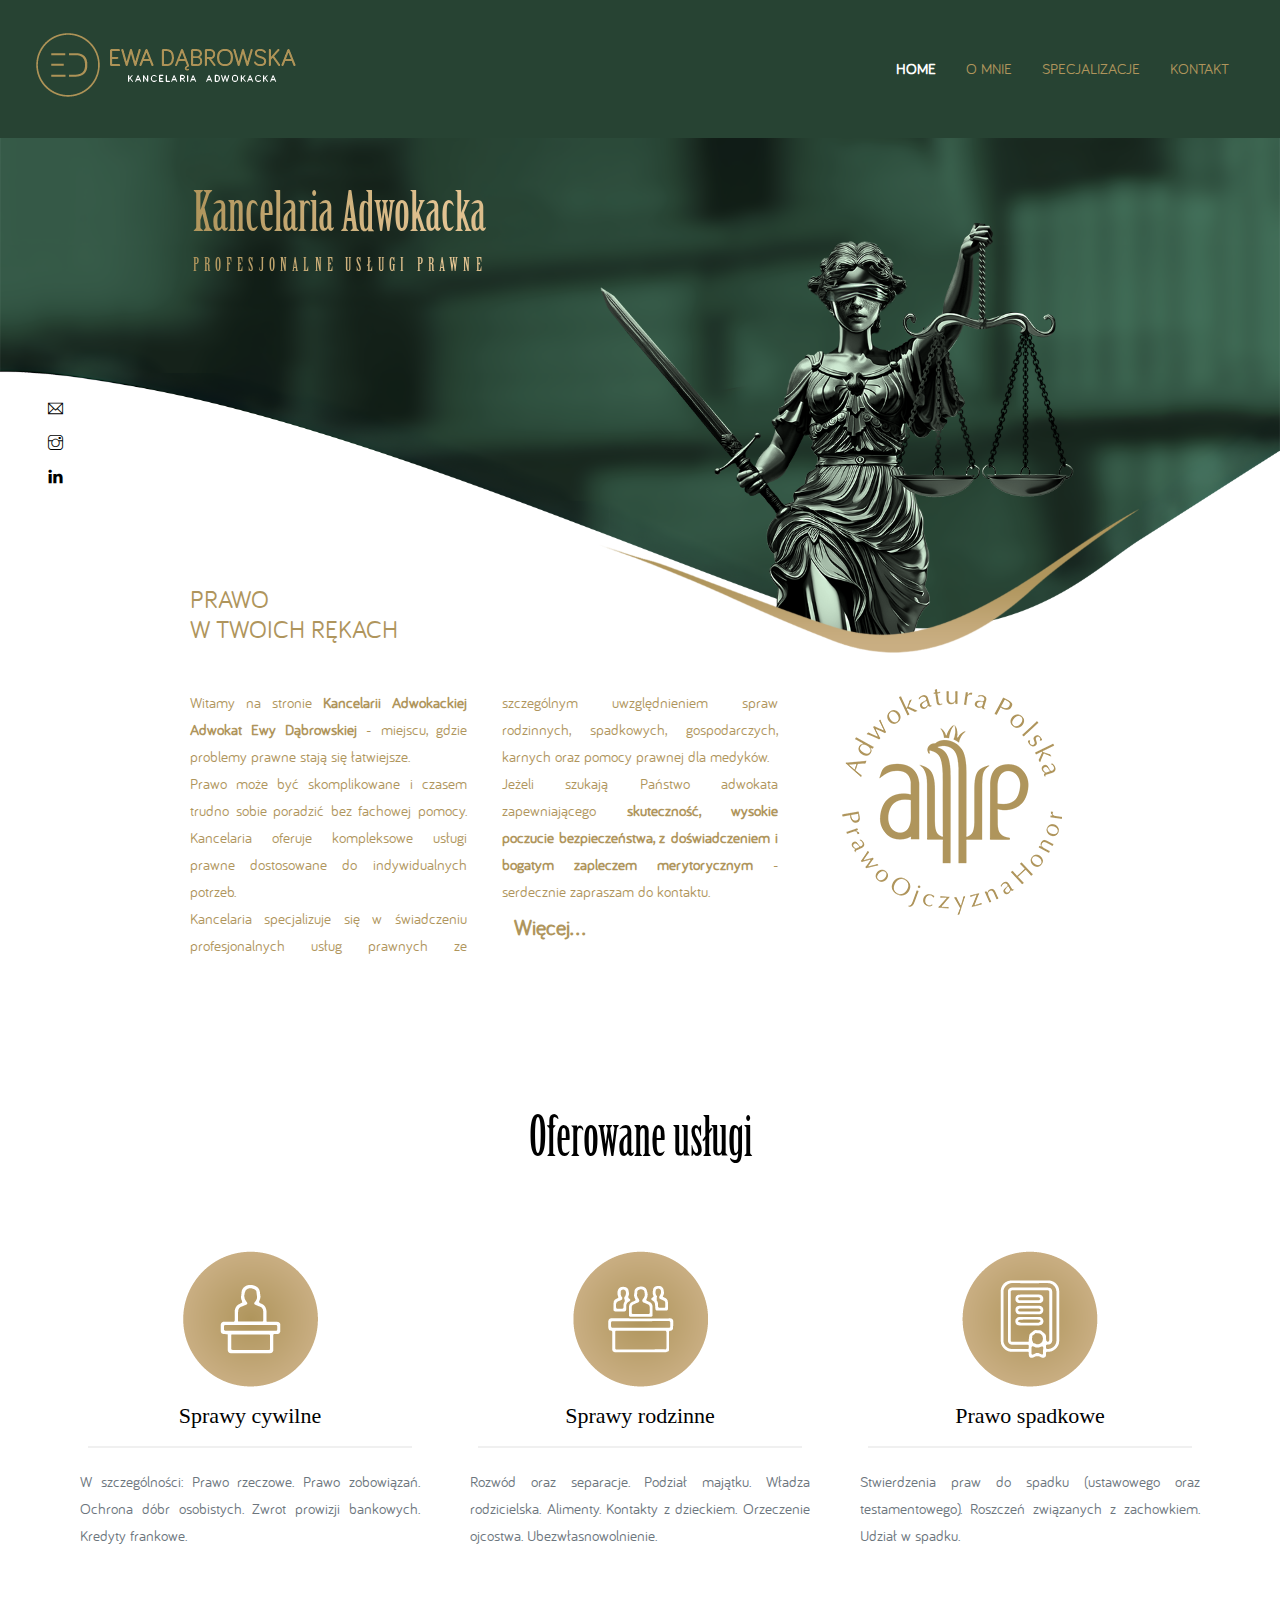
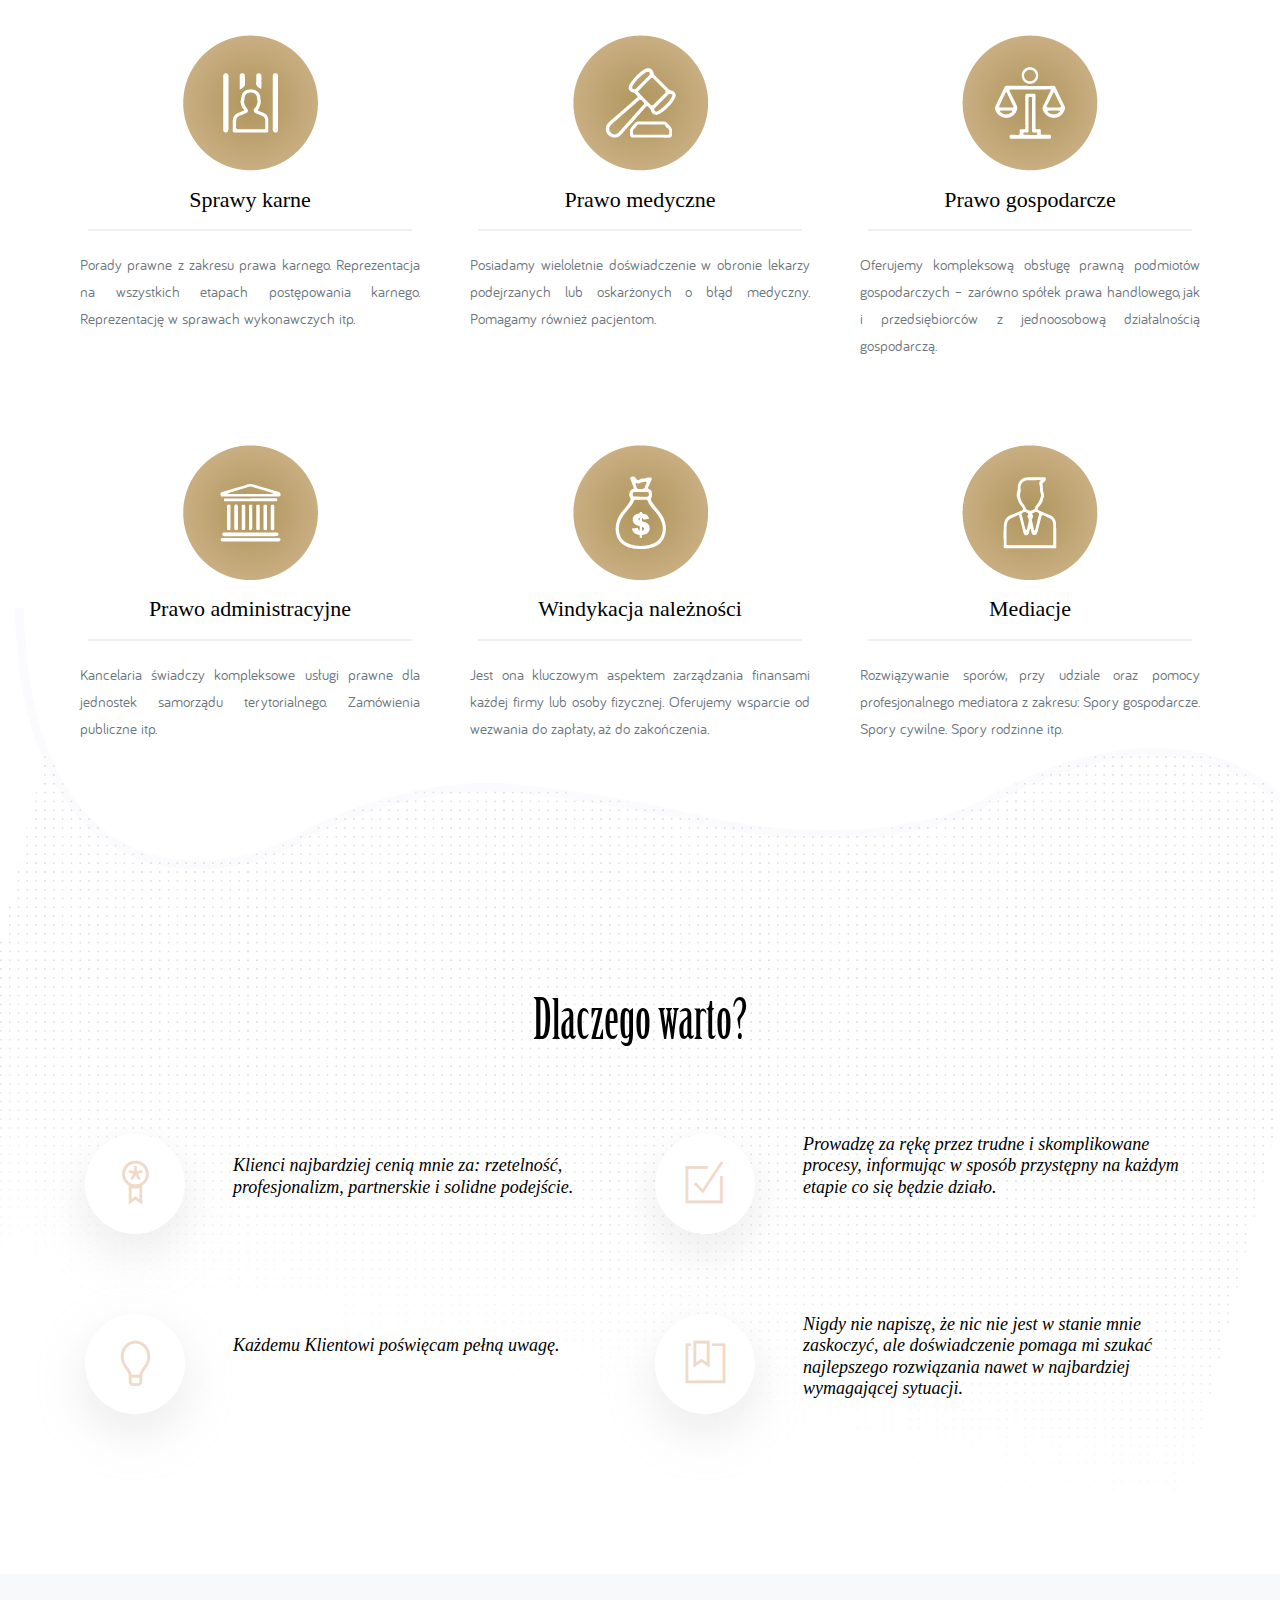
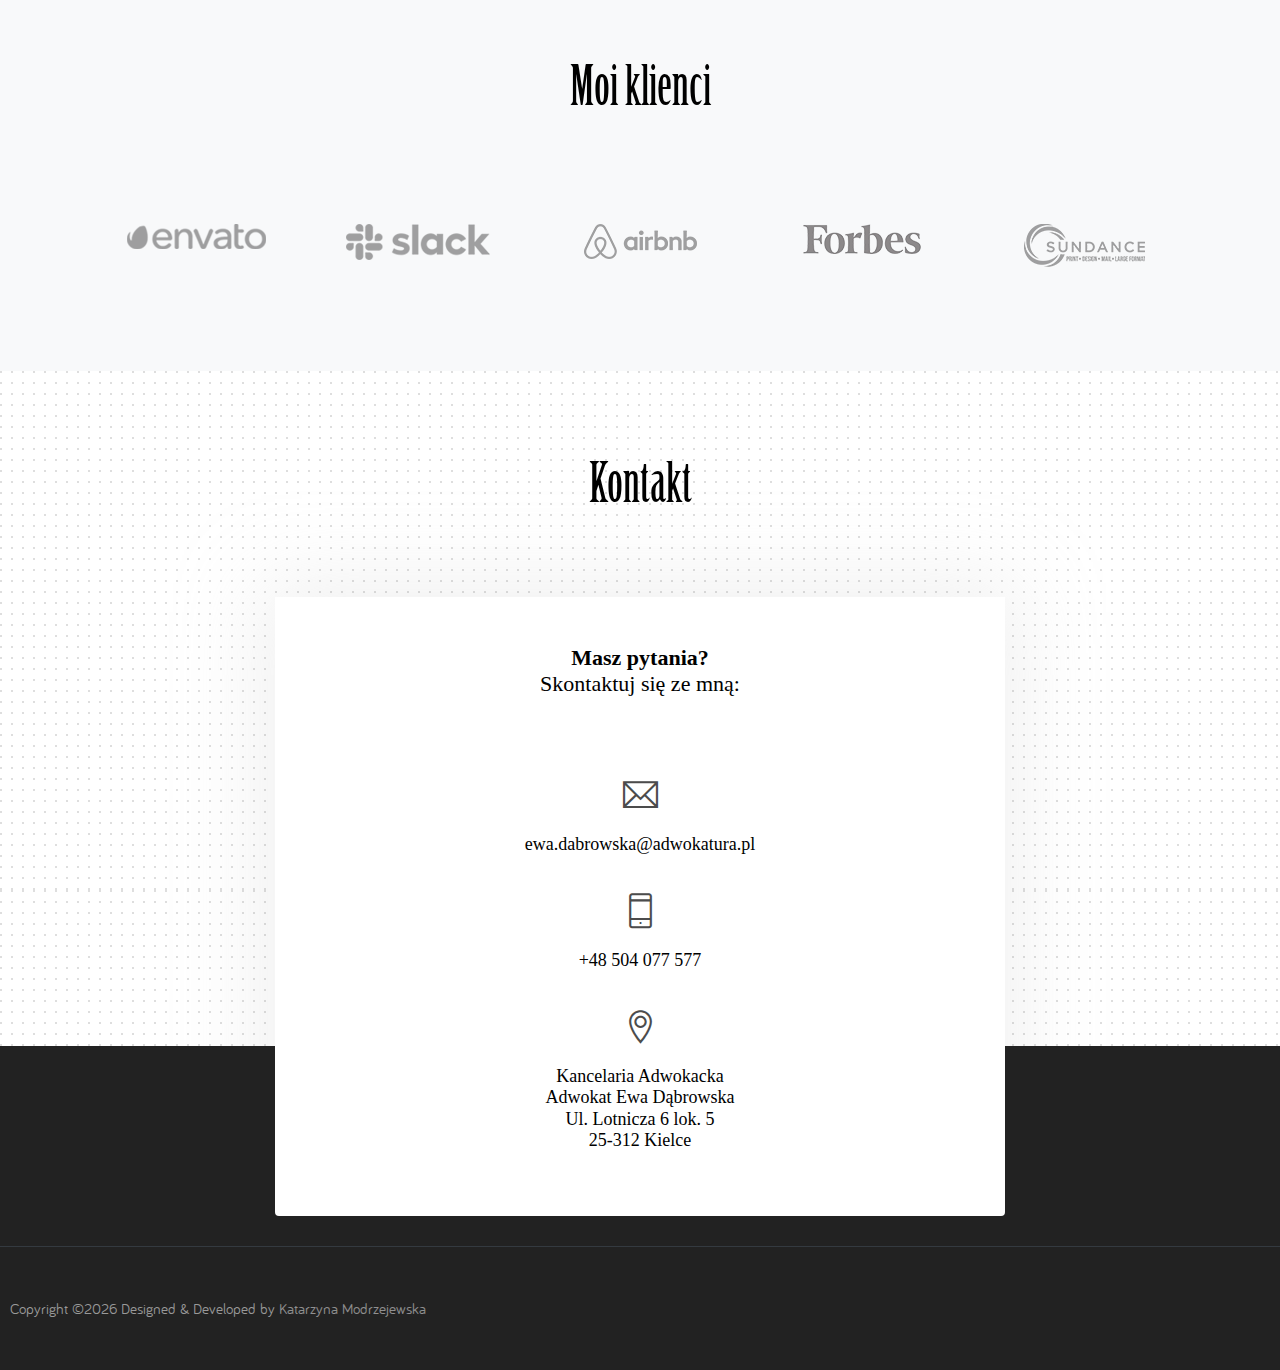
==== index.html @ da62f12a "opis" ====
<!DOCTYPE html>
<html lang="en">
<head>

  <!-- Basic Page Needs
  ================================================== -->
  <meta charset="utf-8">
  <title>Kancelaria Adwokacka Ewa Dąbrowska</title>

  <!-- Mobile Specific Metas
  ================================================== -->
  <meta http-equiv="X-UA-Compatible" content="IE=edge">
  <meta name="description" content="Creative Portfolio Template">
  <meta name="viewport" content="width=device-width, initial-scale=1.0, maximum-scale=5.0">
  <meta name="author" content="Themefisher">
  <meta name="generator" content="Themefisher Kross Template v1.0">
  <!-- Favicon -->
  <link rel="shortcut icon" type="image/x-icon" href="images/favicon.png" />
  
  <!-- ** Plugins Needed for the Project ** -->
  <!-- Bootstrap -->
  <link rel="stylesheet" href="plugins/bootstrap/bootstrap.min.css">
  <!-- slick slider -->
  <link rel="stylesheet" href="plugins/slick/slick.css">
  <!-- themefy-icon -->
  <link rel="stylesheet" href="plugins/themify-icons/themify-icons.css">

  <!-- Main Stylesheet -->
  <link href="css/style.css" rel="stylesheet">


</head>
<body>
  

<header class="navigation fixed-top">
  <nav class="navbar navbar-expand-lg navbar-dark">
    <a class="navbar-brand font-tertiary h3" href="index.html"><img src="images/logo.png" alt="Myself"></a>
    <button class="navbar-toggler" type="button" data-toggle="collapse" data-target="#navigation"
      aria-controls="navigation" aria-expanded="false" aria-label="Toggle navigation">
      <span class="navbar-toggler-icon"></span>
    </button>

    <div class="collapse navbar-collapse text-center" id="navigation">
      <ul class="navbar-nav ml-auto">
        <li class="nav-item active">
          <a class="nav-link" href="index.html">Home</a>
        </li>
        <li class="nav-item">
          <a class="nav-link" href="about.html">O mnie</a>
        </li>
        <li class="nav-item">
          <a class="nav-link" href="uslugi.html">Specjalizacje</a>
        </li>
        <!-- <li class="nav-item">
          <a class="nav-link" href="portfolio.html">Portfolio</a>
        </li> -->
        <li class="nav-item">
          <a class="nav-link" href="contact.html">Kontakt</a>
        </li>
      </ul>
    </div>
  </nav>
</header>

<!-- hero area -->
<section class="hero-area bg-primary" id="parallax">
  <div class="container">
    <div class="row">
      <div class="col-lg-11 mx-auto naglowek">
        <h1 class="text-white font-tertiary">Kancelaria Adwokacka </h1>
        <h3 class="text-white font-tertiary">PROFESJONALNE USŁUGI PRAWNE<br></h3>
      </div>
    </div>
  </div>
  
  <div class="layer-bg w-100">
    <img class="img-fluid edu-bg-image w-100" src="images/baner_lady.png" alt="bg-image">
    <!-- <img class="img-fluid w-100" src="images/illustrations/leaf-bg.png" alt="bg-shape"> -->
  </div>
  <!-- <div class="layer" id="l2">
    <img src="images/lady.png" alt="bg-shape">
  </div> -->
  <div class="layer" id="l3">
    <img src="images/illustrations/temida.png" alt="bg-shape">
  </div>
  <!-- <div class="layer" id="l3">
    <img src="images/illustrations/leaf-orange.png" alt="bg-shape">
  </div>
  <div class="layer" id="l4">
    <img src="images/illustrations/dots-orange.png" alt="bg-shape">
  </div>
  <div class="layer" id="l5">
    <img src="images/illustrations/leaf-yellow.png" alt="bg-shape">
  </div>
  <div class="layer" id="l6">
    <img src="images/illustrations/leaf-cyan.png" alt="bg-shape">
  </div>
  <div class="layer" id="l7">
    <img src="images/illustrations/dots-group-orange.png" alt="bg-shape">
  </div>
  <div class="layer" id="l8">
    <img src="images/illustrations/leaf-pink-round.png" alt="bg-shape">
  </div>
  <div class="layer" id="l9">
    <img src="images/illustrations/leaf-cyan-2.png" alt="bg-shape">
  </div> -->
  <!-- social icon -->
  <ul class="list-unstyled ml-5 mt-3 position-relative zindex-1 socialitems">
    <li class="mb-3"><a class="" href="mailto: ewa.dabrowska@adwokatura.pl"><i class="ti-email"></i></a></li>
    <li class="mb-3"><a class="" href="https://www.instagram.com/"><i class="ti-instagram"></i></a></li>
    <li class="mb-3"><a class="" href="https://www.linkedin.com/"><i class="ti-linkedin"></i></a></li>
    <!-- <li class="mb-3"><a class="text-white" href="https://themefisher.com/"><i class="ti-twitter"></i></a></li> -->
  </ul>
  <!-- /social icon -->

  <!-- <img class="img-fluid edu-bg-image w-100" src="images/baner_lady.png" alt="bg-image"> -->

  <div class="container">
     <div class="row">
       <!-- <h7 class="col-lg-10 mx-auto">Potrzebujesz eksperta <br>w pomocy prawnej? </h7> -->
       <h7 class="col-lg-10 mx-auto">Prawo<br>w Twoich rękach </h7>
       <div class="col-lg-10 mx-auto text-center text-style">
       
         <p class="paragraph">  Witamy na stronie <b>Kancelarii Adwokackiej Adwokat Ewy Dąbrowskiej</b> - miejscu, gdzie problemy prawne stają się łatwiejsze. <br>
          Prawo może być skomplikowane i czasem trudno sobie poradzić bez fachowej pomocy. Kancelaria oferuje kompleksowe usługi prawne dostosowane do indywidualnych potrzeb. <br>
          Kancelaria specjalizuje się w świadczeniu profesjonalnych usług prawnych ze szczególnym uwzględnieniem spraw rodzinnych, spadkowych, gospodarczych, karnych oraz pomocy prawnej dla medyków. <br>
          Jeżeli szukają Państwo adwokata zapewniającego <b>skuteczność, wysokie poczucie bezpieczeństwa, z doświadczeniem i bogatym zapleczem merytorycznym</b> - serdecznie zapraszam do kontaktu.<br>
          
          <a href="about.html" class="btn btn-transparent">więcej...</a>
           </p>
           
        
           <img src="images/Adwokatura_Polska_logo.png" alt="" class="mx-auto">
         
       </div>
     </div>
   </div>
 </section>
<!-- /hero area -->


<!-- uslugi -->
<section class="section">
  <div class="container">
    <div class="row justify-content-around">
      <div class="col-lg-12 text-center">
        <h2 class="section-title font-tertiary-second"><br> Oferowane usługi</h2>
      </div>

<div class="row text-center">
          <div class="usluga col-md-4">
            <img src="images/experience/55.png" alt="icon">
              <h4 class="my-3">Sprawy cywilne</h4>
              <div class="line-dec"></div>
              <p class="text-muted">W szczególności: Prawo rzeczowe. Prawo zobowiązań. Ochrona dóbr osobistych. Zwrot prowizji bankowych. Kredyty frankowe.</p>
              <!-- <a href="sprawy_cywilne.html" class="btn btn-xs btn-primary">Więcej...</a> -->
          </div>
          <div class="usluga col-md-4">
            <img src="images/experience/56.png" alt="icon">
              <h4 class="my-3">Sprawy rodzinne</h4>
              <div class="line-dec"></div>
              <p class="text-muted">Rozwód oraz separacje. Podział majątku. Władza rodzicielska. Alimenty. Kontakty z dzieckiem. Orzeczenie ojcostwa. Ubezwłasnowolnienie.</p>
              <!-- <a href="sprawy_rodzinne.html" class="btn btn-xs btn-primary">Więcej...</a> -->
          </div>
          <div class="usluga col-md-4">
            <img src="images/experience/57.png" alt="icon">
              <h4 class="my-3">Prawo spadkowe</h4>
              <div class="line-dec"></div>
              <p class="text-muted">Stwierdzenia praw do spadku (ustawowego oraz testamentowego). Roszczeń związanych z zachowkiem. Udział w spadku.</p>
              <!-- <a href="prawo_spadkowe.html" class="btn btn-xs btn-primary">Więcej...</a> -->
          </div>
          <div class="usluga col-md-4">
            <img src="images/experience/58.png" alt="icon">
              <h4 class="my-3">Sprawy karne</h4>
              <div class="line-dec"></div>
              <p class="text-muted">Porady prawne z zakresu prawa karnego. Reprezentacja na wszystkich etapach postępowania karnego. Reprezentację w sprawach wykonawczych itp.</p>
              <!-- <a href="sprawy_karne.html" class="btn btn-xs btn-primary">Więcej...</a> -->
          </div>
          <div class="usluga col-md-4">
            <img src="images/experience/59.png" alt="icon">
              <h4 class="my-3">Prawo medyczne</h4>
              <div class="line-dec"></div>
              <p class="text-muted">Posiadamy wieloletnie doświadczenie w obronie lekarzy podejrzanych lub oskarżonych o błąd medyczny. Pomagamy również pacjentom.</p>
              <!-- <a href="prawo_medyczne.html" class="btn btn-xs btn-primary">Więcej...</a> -->
          </div>
          <div class="usluga col-md-4">
            <img src="images/experience/60.png" alt="icon">
              <h4 class="my-3">Prawo gospodarcze</h4>
              <div class="line-dec"></div>
              <p class="text-muted">Oferujemy kompleksową obsługę prawną podmiotów gospodarczych – zarówno spółek prawa handlowego, jak i przedsiębiorców z jednoosobową działalnością gospodarczą.</p>
              <!-- <a href="prawo_gospodarcze.html" class="btn btn-xs btn-primary">Więcej...</a> -->
          </div>
          <div class="usluga col-md-4">
            <img src="images/experience/61.png" alt="icon">
              <h4 class="my-3">Prawo administracyjne</h4>
              <div class="line-dec"></div>
              <p class="text-muted">Kancelaria świadczy kompleksowe usługi prawne dla jednostek samorządu terytorialnego. Zamówienia publiczne itp.</p>
              <!-- <a href="prawo_administracyjne.html" class="btn btn-xs btn-primary">Więcej...</a> -->
          </div>
          <div class="usluga col-md-4">
            <img src="images/experience/62.png" alt="icon">
              <h4 class="my-3">Windykacja należności</h4>
              <div class="line-dec"></div>
              <p class="text-muted">Jest ona kluczowym aspektem zarządzania finansami każdej firmy lub osoby fizycznej. Oferujemy wsparcie od wezwania do zapłaty, aż do zakończenia.</p>
              <!-- <a href="windykacja_naleznosci.html" class="btn btn-xs btn-primary">Więcej...</a> -->
          </div>
          <div class="usluga col-md-4">
            <img src="images/experience/63.png" alt="icon">
              <h4 class="my-3">Mediacje</h4>
              <div class="line-dec"></div>
              <p class="text-muted">Rozwiązywanie sporów, przy udziale oraz pomocy profesjonalnego mediatora z zakresu: Spory gospodarcze. Spory cywilne. Spory rodzinne itp.</p>
              <!-- <a href="mediacje.html" class="btn btn-xs btn-primary">Więcej...</a> -->
          </div>
          <!-- <div class="col-lg-12 text-center">
            <a href="uslugi.html" class="btn btn-transparent">wIĘCEJ... <br><br></a>
          </div> -->
          </div>
          <!-- <a href="mediacje.html" class="btn btn-xs btn-primary d-flex justify-content-center">Więcej...</a> -->
   
  </div>
</section>
<!-- ./uslugi -->



<!-- education -->
<section class="section position-relative">
  <div class="container">
    <div class="row">
      <div class="col-lg-12 text-center">
        <h2 class="section-title font-tertiary-second">Dlaczego warto?</h2>
      </div>
      <div class="col-lg-6 col-md-6 mb-80">
        <div class="d-flex">
          <div class="mr-lg-5 mr-3">
            <i class="ti-medall icon icon-light icon-bg bg-white shadow rounded-circle d-block"></i>
          </div>
          <div>
            <!-- <p class="text-dark mb-1">2006</p> -->
            <h5><br><em>Klienci najbardziej cenią mnie za: rzetelność, profesjonalizm, partnerskie i solidne podejście.</em> </h5>
            <!-- <p class="mb-0 text-light">Masassusets Institute of Technology</p> -->
          </div>
        </div>
      </div>
      <div class="col-lg-6 col-md-6 mb-80">
        <div class="d-flex">
          <div class="mr-lg-5 mr-3">
            <i class="ti-check-box icon icon-light icon-bg bg-white shadow rounded-circle d-block"></i>
          </div>
          <div>
            <!-- <p class="text-dark mb-1">Prowadzę za rękę przez trudny i skomplikowane procesy, informując w sposób przystępny na każdym etapie co się będzie działo.</p> -->
            <h5><em>Prowadzę za rękę przez trudne i skomplikowane procesy, informując w sposób przystępny na każdym etapie co się będzie działo.</em></h5>
            <!-- <p class="mb-0 text-light">Harvard University</p> -->
          </div>
        </div>
      </div>
      <div class="col-lg-6 col-md-6 mb-80">
        <div class="d-flex">
          <div class="mr-lg-5 mr-3">
            <i class="ti-light-bulb icon icon-light icon-bg bg-white shadow rounded-circle d-block"></i>
          </div>
          <div>
            <!-- <p class="text-dark mb-1">Każdemu Klientowi poświęcam pełną uwagę.</p> -->
            <h5><br><em>Każdemu Klientowi poświęcam pełną uwagę.</em></h5>
            <!-- <p class="mb-0 text-light">Cardiff School</p> -->
          </div>
        </div>
      </div>
      <div class="col-lg-6 col-md-6 mb-80">
        <div class="d-flex">
          <div class="mr-lg-5 mr-3">
            <i class="ti-bookmark-alt icon icon-light icon-bg bg-white shadow rounded-circle d-block"></i>
          </div>
          <div>
            <!-- <p class="text-dark mb-1">Nigdy nie napiszę, że nic nie jest w stanie mnie zaskoczyć, ale doświadczenie pomaga mi szukać najlepszego rozwiązania nawet w najbardziej wymagającej sytuacji.</p> -->
            <h5><em>Nigdy nie napiszę, że nic nie jest w stanie mnie zaskoczyć, ale doświadczenie pomaga mi szukać najlepszego rozwiązania nawet w najbardziej wymagającej sytuacji.</em></h5>
            <!-- <p class="mb-0 text-light">Cardiff School</p> -->
          </div>
        </div>
      </div>
    </div>
  </div>
  <!-- bg image -->
  <img class="img-fluid edu-bg-image w-100" src="images/backgrounds/education-bg.png" alt="bg-image">
</section>
<!-- /education -->




<!-- client logo slider -->
<section class="section bg-light">
  <div class="container">
    <div class="row">
      <div class="col-12 text-center">
        <h2 class="section-title font-tertiary-second">Moi klienci</h2>
      </div>
    </div>
    <div class="row">
      <div class="col-12">
        <div class="client-logo-slider d-flex align-items-center">
          <a href="contact.html" class="text-center d-block outline-0 p-4"><img class="d-unset img-fluid"
              src="images/clients-logo/client-logo-1.png" alt="client-logo"></a>
          <a href="contact.html" class="text-center d-block outline-0 p-4"><img class="d-unset img-fluid"
              src="images/clients-logo/client-logo-2.png" alt="client-logo"></a>
          <a href="contact.html" class="text-center d-block outline-0 p-4"><img class="d-unset img-fluid"
              src="images/clients-logo/client-logo-3.png" alt="client-logo"></a>
          <a href="contact.html" class="text-center d-block outline-0 p-4"><img class="d-unset img-fluid"
              src="images/clients-logo/client-logo-4.png" alt="client-logo"></a>
          <a href="contact.html" class="text-center d-block outline-0 p-4"><img class="d-unset img-fluid"
              src="images/clients-logo/client-logo-5.png" alt="client-logo"></a>
          <a href="contact.html" class="text-center d-block outline-0 p-4"><img class="d-unset img-fluid"
              src="images/clients-logo/client-logo-1.png" alt="client-logo"></a>
          <a href="contact.html" class="text-center d-block outline-0 p-4"><img class="d-unset img-fluid"
              src="images/clients-logo/client-logo-2.png" alt="client-logo"></a>
          <a href="contact.html" class="text-center d-block outline-0 p-4"><img class="d-unset img-fluid"
              src="images/clients-logo/client-logo-3.png" alt="client-logo"></a>
          <a href="contact.html" class="text-center d-block outline-0 p-4"><img class="d-unset img-fluid"
              src="images/clients-logo/client-logo-4.png" alt="client-logo"></a>
          <a href="contact.html" class="text-center d-block outline-0 p-4"><img class="d-unset img-fluid"
              src="images/clients-logo/client-logo-5.png" alt="client-logo"></a>
        </div>
      </div>
    </div>
  </div>
</section>
<!-- /client logo slider -->

<!-- contact -->
<section class="section section-on-footer" data-background="images/backgrounds/bg-dots.png">
  <div class="container">
    <div class="row">
      <div class="col-12 text-center">
        <h2 class="section-title font-tertiary-second">Kontakt</h2>
      </div>
      <div class="col-lg-8 mx-auto">
        <div class="bg-white rounded text-center p-5 shadow-down">
          <h4 class="mb-80"><strong>Masz pytania?</strong> <br> Skontaktuj się ze mną:</h4>
          <form action="#" class="row">
            <div class="col-md-12 text-center ti-email h2 d-inline-block">
              <h5> <br> ewa.dabrowska@adwokatura.pl <br><br></h5>
            </div>
            <div class="col-md-12 text-center ti-mobile h2 d-inline-block">
              <h5> <br> +48 504 077 577 <br><br></h5>
            </div>
            <div class="col-md-12 text-center ti-location-pin h2 d-inline-block">
              <h5> <br> Kancelaria Adwokacka <br> Adwokat Ewa Dąbrowska
               <br> Ul. Lotnicza 6 lok. 5 
               <br> 25-312 Kielce</h5>
            </div>
            <!-- <div class="col-md-6">
              <input type="email" id="email" name="email" placeholder="Email Address" class="form-control px-0 mb-4" required>
            </div>
            <div class="col-12">
              <textarea name="message" id="message" class="form-control px-0 mb-4"
                placeholder="Type Message Here" required></textarea>
            </div>
            <div class="col-lg-6 col-10 mx-auto">
              <button class="btn btn-primary w-100">send</button>
            </div> -->
          </form>
        </div>
      </div>
    </div>
  </div>
</section>
<!-- /contact -->

<!-- footer -->
<footer class="bg-dark footer-section">
  <!-- <div class="section">
    <div class="container">
      <div class="row">
        <div class="col-md-4">
          <h5 class="text-light">Email</h5>
          <p class="text-white paragraph-lg font-secondary">steve.fruits@email.com</p>
        </div>
        <div class="col-md-4">
          <h5 class="text-light">Phone</h5>
          <p class="text-white paragraph-lg font-secondary">+880 2544 658 256</p>
        </div>
        <div class="col-md-4">
          <h5 class="text-light">Address</h5>
          <p class="text-white paragraph-lg font-secondary">125/A, CA Commercial Area, California, USA</p>
        </div>
      </div>
    </div> -->
  </div>
  <div class="border-top text-center border-dark py-5">
    <p class="mb-0 text-light">Copyright &copy;<script>
        var CurrentYear = new Date().getFullYear()
        document.write(CurrentYear)
      </script> Designed &amp; Developed by <a class="text-white-50" href="Themefisher">Katarzyna Modrzejewska</a></p>
  </div>
</footer>
<!-- /footer -->

<!-- jQuery -->
<script src="plugins/jQuery/jquery.min.js"></script>
<!-- Bootstrap JS -->
<script src="plugins/bootstrap/bootstrap.min.js"></script>
<!-- slick slider -->
<script src="plugins/slick/slick.min.js"></script>
<!-- filter -->
<script src="plugins/shuffle/shuffle.min.js"></script>

<!-- Main Script -->
<script src="js/script.js"></script>

</body>
</html>
---- plugins/themify-icons/themify-icons.css ----
@font-face{font-family:themify;src:url(fonts/themify.eot?-fvbane);src:url(fonts/themify.eot?#iefix-fvbane) format('embedded-opentype'),url(fonts/themify.woff?-fvbane) format('woff'),url(fonts/themify.ttf?-fvbane) format('truetype'),url(fonts/themify.svg?-fvbane#themify) format('svg');font-weight:400;font-style:normal}[class*=" ti-"],[class^=ti-]{font-family:themify;speak:none;font-style:normal;font-weight:400;font-variant:normal;text-transform:none;line-height:1;-webkit-font-smoothing:antialiased;-moz-osx-font-smoothing:grayscale}.ti-wand:before{content:"\e600"}.ti-volume:before{content:"\e601"}.ti-user:before{content:"\e602"}.ti-unlock:before{content:"\e603"}.ti-unlink:before{content:"\e604"}.ti-trash:before{content:"\e605"}.ti-thought:before{content:"\e606"}.ti-target:before{content:"\e607"}.ti-tag:before{content:"\e608"}.ti-tablet:before{content:"\e609"}.ti-star:before{content:"\e60a"}.ti-spray:before{content:"\e60b"}.ti-signal:before{content:"\e60c"}.ti-shopping-cart:before{content:"\e60d"}.ti-shopping-cart-full:before{content:"\e60e"}.ti-settings:before{content:"\e60f"}.ti-search:before{content:"\e610"}.ti-zoom-in:before{content:"\e611"}.ti-zoom-out:before{content:"\e612"}.ti-cut:before{content:"\e613"}.ti-ruler:before{content:"\e614"}.ti-ruler-pencil:before{content:"\e615"}.ti-ruler-alt:before{content:"\e616"}.ti-bookmark:before{content:"\e617"}.ti-bookmark-alt:before{content:"\e618"}.ti-reload:before{content:"\e619"}.ti-plus:before{content:"\e61a"}.ti-pin:before{content:"\e61b"}.ti-pencil:before{content:"\e61c"}.ti-pencil-alt:before{content:"\e61d"}.ti-paint-roller:before{content:"\e61e"}.ti-paint-bucket:before{content:"\e61f"}.ti-na:before{content:"\e620"}.ti-mobile:before{content:"\e621"}.ti-minus:before{content:"\e622"}.ti-medall:before{content:"\e623"}.ti-medall-alt:before{content:"\e624"}.ti-marker:before{content:"\e625"}.ti-marker-alt:before{content:"\e626"}.ti-arrow-up:before{content:"\e627"}.ti-arrow-right:before{content:"\e628"}.ti-arrow-left:before{content:"\e629"}.ti-arrow-down:before{content:"\e62a"}.ti-lock:before{content:"\e62b"}.ti-location-arrow:before{content:"\e62c"}.ti-link:before{content:"\e62d"}.ti-layout:before{content:"\e62e"}.ti-layers:before{content:"\e62f"}.ti-layers-alt:before{content:"\e630"}.ti-key:before{content:"\e631"}.ti-import:before{content:"\e632"}.ti-image:before{content:"\e633"}.ti-heart:before{content:"\e634"}.ti-heart-broken:before{content:"\e635"}.ti-hand-stop:before{content:"\e636"}.ti-hand-open:before{content:"\e637"}.ti-hand-drag:before{content:"\e638"}.ti-folder:before{content:"\e639"}.ti-flag:before{content:"\e63a"}.ti-flag-alt:before{content:"\e63b"}.ti-flag-alt-2:before{content:"\e63c"}.ti-eye:before{content:"\e63d"}.ti-export:before{content:"\e63e"}.ti-exchange-vertical:before{content:"\e63f"}.ti-desktop:before{content:"\e640"}.ti-cup:before{content:"\e641"}.ti-crown:before{content:"\e642"}.ti-comments:before{content:"\e643"}.ti-comment:before{content:"\e644"}.ti-comment-alt:before{content:"\e645"}.ti-close:before{content:"\e646"}.ti-clip:before{content:"\e647"}.ti-angle-up:before{content:"\e648"}.ti-angle-right:before{content:"\e649"}.ti-angle-left:before{content:"\e64a"}.ti-angle-down:before{content:"\e64b"}.ti-check:before{content:"\e64c"}.ti-check-box:before{content:"\e64d"}.ti-camera:before{content:"\e64e"}.ti-announcement:before{content:"\e64f"}.ti-brush:before{content:"\e650"}.ti-briefcase:before{content:"\e651"}.ti-bolt:before{content:"\e652"}.ti-bolt-alt:before{content:"\e653"}.ti-blackboard:before{content:"\e654"}.ti-bag:before{content:"\e655"}.ti-move:before{content:"\e656"}.ti-arrows-vertical:before{content:"\e657"}.ti-arrows-horizontal:before{content:"\e658"}.ti-fullscreen:before{content:"\e659"}.ti-arrow-top-right:before{content:"\e65a"}.ti-arrow-top-left:before{content:"\e65b"}.ti-arrow-circle-up:before{content:"\e65c"}.ti-arrow-circle-right:before{content:"\e65d"}.ti-arrow-circle-left:before{content:"\e65e"}.ti-arrow-circle-down:before{content:"\e65f"}.ti-angle-double-up:before{content:"\e660"}.ti-angle-double-right:before{content:"\e661"}.ti-angle-double-left:before{content:"\e662"}.ti-angle-double-down:before{content:"\e663"}.ti-zip:before{content:"\e664"}.ti-world:before{content:"\e665"}.ti-wheelchair:before{content:"\e666"}.ti-view-list:before{content:"\e667"}.ti-view-list-alt:before{content:"\e668"}.ti-view-grid:before{content:"\e669"}.ti-uppercase:before{content:"\e66a"}.ti-upload:before{content:"\e66b"}.ti-underline:before{content:"\e66c"}.ti-truck:before{content:"\e66d"}.ti-timer:before{content:"\e66e"}.ti-ticket:before{content:"\e66f"}.ti-thumb-up:before{content:"\e670"}.ti-thumb-down:before{content:"\e671"}.ti-text:before{content:"\e672"}.ti-stats-up:before{content:"\e673"}.ti-stats-down:before{content:"\e674"}.ti-split-v:before{content:"\e675"}.ti-split-h:before{content:"\e676"}.ti-smallcap:before{content:"\e677"}.ti-shine:before{content:"\e678"}.ti-shift-right:before{content:"\e679"}.ti-shift-left:before{content:"\e67a"}.ti-shield:before{content:"\e67b"}.ti-notepad:before{content:"\e67c"}.ti-server:before{content:"\e67d"}.ti-quote-right:before{content:"\e67e"}.ti-quote-left:before{content:"\e67f"}.ti-pulse:before{content:"\e680"}.ti-printer:before{content:"\e681"}.ti-power-off:before{content:"\e682"}.ti-plug:before{content:"\e683"}.ti-pie-chart:before{content:"\e684"}.ti-paragraph:before{content:"\e685"}.ti-panel:before{content:"\e686"}.ti-package:before{content:"\e687"}.ti-music:before{content:"\e688"}.ti-music-alt:before{content:"\e689"}.ti-mouse:before{content:"\e68a"}.ti-mouse-alt:before{content:"\e68b"}.ti-money:before{content:"\e68c"}.ti-microphone:before{content:"\e68d"}.ti-menu:before{content:"\e68e"}.ti-menu-alt:before{content:"\e68f"}.ti-map:before{content:"\e690"}.ti-map-alt:before{content:"\e691"}.ti-loop:before{content:"\e692"}.ti-location-pin:before{content:"\e693"}.ti-list:before{content:"\e694"}.ti-light-bulb:before{content:"\e695"}.ti-Italic:before{content:"\e696"}.ti-info:before{content:"\e697"}.ti-infinite:before{content:"\e698"}.ti-id-badge:before{content:"\e699"}.ti-hummer:before{content:"\e69a"}.ti-home:before{content:"\e69b"}.ti-help:before{content:"\e69c"}.ti-headphone:before{content:"\e69d"}.ti-harddrives:before{content:"\e69e"}.ti-harddrive:before{content:"\e69f"}.ti-gift:before{content:"\e6a0"}.ti-game:before{content:"\e6a1"}.ti-filter:before{content:"\e6a2"}.ti-files:before{content:"\e6a3"}.ti-file:before{content:"\e6a4"}.ti-eraser:before{content:"\e6a5"}.ti-envelope:before{content:"\e6a6"}.ti-download:before{content:"\e6a7"}.ti-direction:before{content:"\e6a8"}.ti-direction-alt:before{content:"\e6a9"}.ti-dashboard:before{content:"\e6aa"}.ti-control-stop:before{content:"\e6ab"}.ti-control-shuffle:before{content:"\e6ac"}.ti-control-play:before{content:"\e6ad"}.ti-control-pause:before{content:"\e6ae"}.ti-control-forward:before{content:"\e6af"}.ti-control-backward:before{content:"\e6b0"}.ti-cloud:before{content:"\e6b1"}.ti-cloud-up:before{content:"\e6b2"}.ti-cloud-down:before{content:"\e6b3"}.ti-clipboard:before{content:"\e6b4"}.ti-car:before{content:"\e6b5"}.ti-calendar:before{content:"\e6b6"}.ti-book:before{content:"\e6b7"}.ti-bell:before{content:"\e6b8"}.ti-basketball:before{content:"\e6b9"}.ti-bar-chart:before{content:"\e6ba"}.ti-bar-chart-alt:before{content:"\e6bb"}.ti-back-right:before{content:"\e6bc"}.ti-back-left:before{content:"\e6bd"}.ti-arrows-corner:before{content:"\e6be"}.ti-archive:before{content:"\e6bf"}.ti-anchor:before{content:"\e6c0"}.ti-align-right:before{content:"\e6c1"}.ti-align-left:before{content:"\e6c2"}.ti-align-justify:before{content:"\e6c3"}.ti-align-center:before{content:"\e6c4"}.ti-alert:before{content:"\e6c5"}.ti-alarm-clock:before{content:"\e6c6"}.ti-agenda:before{content:"\e6c7"}.ti-write:before{content:"\e6c8"}.ti-window:before{content:"\e6c9"}.ti-widgetized:before{content:"\e6ca"}.ti-widget:before{content:"\e6cb"}.ti-widget-alt:before{content:"\e6cc"}.ti-wallet:before{content:"\e6cd"}.ti-video-clapper:before{content:"\e6ce"}.ti-video-camera:before{content:"\e6cf"}.ti-vector:before{content:"\e6d0"}.ti-themify-logo:before{content:"\e6d1"}.ti-themify-favicon:before{content:"\e6d2"}.ti-themify-favicon-alt:before{content:"\e6d3"}.ti-support:before{content:"\e6d4"}.ti-stamp:before{content:"\e6d5"}.ti-split-v-alt:before{content:"\e6d6"}.ti-slice:before{content:"\e6d7"}.ti-shortcode:before{content:"\e6d8"}.ti-shift-right-alt:before{content:"\e6d9"}.ti-shift-left-alt:before{content:"\e6da"}.ti-ruler-alt-2:before{content:"\e6db"}.ti-receipt:before{content:"\e6dc"}.ti-pin2:before{content:"\e6dd"}.ti-pin-alt:before{content:"\e6de"}.ti-pencil-alt2:before{content:"\e6df"}.ti-palette:before{content:"\e6e0"}.ti-more:before{content:"\e6e1"}.ti-more-alt:before{content:"\e6e2"}.ti-microphone-alt:before{content:"\e6e3"}.ti-magnet:before{content:"\e6e4"}.ti-line-double:before{content:"\e6e5"}.ti-line-dotted:before{content:"\e6e6"}.ti-line-dashed:before{content:"\e6e7"}.ti-layout-width-full:before{content:"\e6e8"}.ti-layout-width-default:before{content:"\e6e9"}.ti-layout-width-default-alt:before{content:"\e6ea"}.ti-layout-tab:before{content:"\e6eb"}.ti-layout-tab-window:before{content:"\e6ec"}.ti-layout-tab-v:before{content:"\e6ed"}.ti-layout-tab-min:before{content:"\e6ee"}.ti-layout-slider:before{content:"\e6ef"}.ti-layout-slider-alt:before{content:"\e6f0"}.ti-layout-sidebar-right:before{content:"\e6f1"}.ti-layout-sidebar-none:before{content:"\e6f2"}.ti-layout-sidebar-left:before{content:"\e6f3"}.ti-layout-placeholder:before{content:"\e6f4"}.ti-layout-menu:before{content:"\e6f5"}.ti-layout-menu-v:before{content:"\e6f6"}.ti-layout-menu-separated:before{content:"\e6f7"}.ti-layout-menu-full:before{content:"\e6f8"}.ti-layout-media-right-alt:before{content:"\e6f9"}.ti-layout-media-right:before{content:"\e6fa"}.ti-layout-media-overlay:before{content:"\e6fb"}.ti-layout-media-overlay-alt:before{content:"\e6fc"}.ti-layout-media-overlay-alt-2:before{content:"\e6fd"}.ti-layout-media-left-alt:before{content:"\e6fe"}.ti-layout-media-left:before{content:"\e6ff"}.ti-layout-media-center-alt:before{content:"\e700"}.ti-layout-media-center:before{content:"\e701"}.ti-layout-list-thumb:before{content:"\e702"}.ti-layout-list-thumb-alt:before{content:"\e703"}.ti-layout-list-post:before{content:"\e704"}.ti-layout-list-large-image:before{content:"\e705"}.ti-layout-line-solid:before{content:"\e706"}.ti-layout-grid4:before{content:"\e707"}.ti-layout-grid3:before{content:"\e708"}.ti-layout-grid2:before{content:"\e709"}.ti-layout-grid2-thumb:before{content:"\e70a"}.ti-layout-cta-right:before{content:"\e70b"}.ti-layout-cta-left:before{content:"\e70c"}.ti-layout-cta-center:before{content:"\e70d"}.ti-layout-cta-btn-right:before{content:"\e70e"}.ti-layout-cta-btn-left:before{content:"\e70f"}.ti-layout-column4:before{content:"\e710"}.ti-layout-column3:before{content:"\e711"}.ti-layout-column2:before{content:"\e712"}.ti-layout-accordion-separated:before{content:"\e713"}.ti-layout-accordion-merged:before{content:"\e714"}.ti-layout-accordion-list:before{content:"\e715"}.ti-ink-pen:before{content:"\e716"}.ti-info-alt:before{content:"\e717"}.ti-help-alt:before{content:"\e718"}.ti-headphone-alt:before{content:"\e719"}.ti-hand-point-up:before{content:"\e71a"}.ti-hand-point-right:before{content:"\e71b"}.ti-hand-point-left:before{content:"\e71c"}.ti-hand-point-down:before{content:"\e71d"}.ti-gallery:before{content:"\e71e"}.ti-face-smile:before{content:"\e71f"}.ti-face-sad:before{content:"\e720"}.ti-credit-card:before{content:"\e721"}.ti-control-skip-forward:before{content:"\e722"}.ti-control-skip-backward:before{content:"\e723"}.ti-control-record:before{content:"\e724"}.ti-control-eject:before{content:"\e725"}.ti-comments-smiley:before{content:"\e726"}.ti-brush-alt:before{content:"\e727"}.ti-youtube:before{content:"\e728"}.ti-vimeo:before{content:"\e729"}.ti-twitter:before{content:"\e72a"}.ti-time:before{content:"\e72b"}.ti-tumblr:before{content:"\e72c"}.ti-skype:before{content:"\e72d"}.ti-share:before{content:"\e72e"}.ti-share-alt:before{content:"\e72f"}.ti-rocket:before{content:"\e730"}.ti-pinterest:before{content:"\e731"}.ti-new-window:before{content:"\e732"}.ti-microsoft:before{content:"\e733"}.ti-list-ol:before{content:"\e734"}.ti-linkedin:before{content:"\e735"}.ti-layout-sidebar-2:before{content:"\e736"}.ti-layout-grid4-alt:before{content:"\e737"}.ti-layout-grid3-alt:before{content:"\e738"}.ti-layout-grid2-alt:before{content:"\e739"}.ti-layout-column4-alt:before{content:"\e73a"}.ti-layout-column3-alt:before{content:"\e73b"}.ti-layout-column2-alt:before{content:"\e73c"}.ti-instagram:before{content:"\e73d"}.ti-google:before{content:"\e73e"}.ti-github:before{content:"\e73f"}.ti-flickr:before{content:"\e740"}.ti-facebook:before{content:"\e741"}.ti-dropbox:before{content:"\e742"}.ti-dribbble:before{content:"\e743"}.ti-apple:before{content:"\e744"}.ti-android:before{content:"\e745"}.ti-save:before{content:"\e746"}.ti-save-alt:before{content:"\e747"}.ti-yahoo:before{content:"\e748"}.ti-wordpress:before{content:"\e749"}.ti-vimeo-alt:before{content:"\e74a"}.ti-twitter-alt:before{content:"\e74b"}.ti-tumblr-alt:before{content:"\e74c"}.ti-trello:before{content:"\e74d"}.ti-stack-overflow:before{content:"\e74e"}.ti-soundcloud:before{content:"\e74f"}.ti-sharethis:before{content:"\e750"}.ti-sharethis-alt:before{content:"\e751"}.ti-reddit:before{content:"\e752"}.ti-pinterest-alt:before{content:"\e753"}.ti-microsoft-alt:before{content:"\e754"}.ti-linux:before{content:"\e755"}.ti-jsfiddle:before{content:"\e756"}.ti-joomla:before{content:"\e757"}.ti-html5:before{content:"\e758"}.ti-flickr-alt:before{content:"\e759"}.ti-email:before{content:"\e75a"}.ti-drupal:before{content:"\e75b"}.ti-dropbox-alt:before{content:"\e75c"}.ti-css3:before{content:"\e75d"}.ti-rss:before{content:"\e75e"}.ti-rss-alt:before{content:"\e75f"}
---- css/style.css ----
/*  typography */
@import url("https://fonts.googleapis.com/css?family=Playfair+Display:700|Roboto:400");

@font-face {
  font-family: 'birch';
  src: url('../fonts/birchstd-webfont.woff2') format('woff2'),
       url('../fonts/birchstd-webfont.woff') format('woff');
  font-weight: normal;
  font-style: normal;

}

@font-face {
  font-family: 'bariol';
  src: url('../fonts/bariol_regular-webfont-webfont.woff2') format('woff2'),
       url('../fonts/bariol_regular-webfont-webfont.woff') format('woff');
  font-weight: normal;
  font-style: normal;
}

body {
  line-height: 1.2;
  font-family: 'birch';
  -webkit-font-smoothing: antialiased;
  font-size: 15px;
  color: #4c4c4c;
}

p, .paragraph {
  font-family: 'bariol';
  font-weight: 400;
  color: #af955c;
  font-size: 15px;
  text-align: justify;
  padding: 0px 10px;
  line-height: 1.8;
}
p-lg, .paragraph-lg {
  font-size: 22px;
  font-family: 'bariol';
}

.text-style {
  column-count: 3;
  padding-top: 2%;
  
  text-align: justify;
} 

h1, h3{
  color: #000;
  font-family: 'birch';
  line-height: 1.2;
  text-shadow: 3px 3px 0px 0px rgba(66, 68, 90, 1);
  text-shadow: 8px 8px 30px 0px rgba(66, 68, 90, 0.5);
}

h2, h4, h5, h6, h7 {
  color: #000;
  font-family: "Playfair Display SC", serif;
  line-height: 1.2;
}


h1, .h1 {
  font-size: 55px;
}
@media (max-width: 991px) {
  h1, .h1 {
    font-size: 45px;
  }
}

h2, .h2 {
  font-size: 35px;
}
@media (max-width: 991px) {
  h2, .h2 {
    font-size: 25px;
  }
  h3, .h3 {
    font-size: 19px;
    letter-spacing: 5.2px;
  }
}

h3, .h3 {
  font-size: 19px;
  letter-spacing: 5.2px;
}
@media (max-width: 991px) {
  h3, .h3 {
    font-size: 14px;
    letter-spacing: 4.5px;
  }
}

@media (min-width: 880px) and (max-width: 1920px){
  .text-style {
    column-count: 3;
    margin-top: 2%;
      } 
}
@media (max-width: 879px) {
  .text-style {
    column-count: 2;
      } 
}
@media (max-width: 580px) {
  .text-style {
    column-count: 1;
    /* padding: 20px; */
    /* margin: 20px; */
      } 
}

h4, .h4 {
  font-size: 22px;
}

h5, .h5 {
  font-size: 18px;
}

h6, .h6 {
  font-size: 14px;
}

.container h7, .h7 {
  font-family: 'bariol';
  text-transform: uppercase;
  color: #af955c;
  font-size: 25px;
  /* margin: 0 130px; */
  /* padding: 0 60px; */
  right: -10px;
  /* margin-top: auto; */
  /* top: 100px; */
  padding-top: 15%;
  /* top: -70%; */
}
/* responywność powyżej 1919px */
@media (min-width: 1919px) {
  
}
@media (min-width: 1730px) {
  h7, .h7 {
    /* padding-top: 20%; */
    margin-top: 65px;
  }
  /* .text-style {
    margin-top: 55px;
  } */
}
@media (max-width: 1320px) {
  h7, .h7 {
    /* padding-top: 15%; */
  }
  
}

@media (max-width: 991px) {
  h7, .h7 {
    font-size: 20px;
  }
}

/* lady */
@media (min-width: 2031px) {

  #l3 {
    display: none;
  }
  h7, .h7 {
    margin-top: 200px;
  }
}
@media (min-width: 1919px) {
  #l3 {
    /* top: -80px;
    left: 60%; */
    scale: 1.2;
    margin-top: 30px;
    margin-left: 100px
  }
  h7, .h7 {
    margin-top: 160px;
  }
}
@media (max-width: 1320px) {
  .layer-bg {
    top: 132px;
  }
  #l3 {
    display: none;
    /* margin-top: 100px; */
  }
}
@media (max-width: 1111px) {

  #l3 {
    display: none;
    /* margin-top: 150px; */
  }
}
@media (max-width: 991px) {
  .layer-bg {
    top: 140px;
  }
  #l3 {
    display: none;
    /* margin-top: 170px; */
  }
}
@media (max-width: 771px) {
  .layer-bg {
    top: 140px;
  }
  #l3 {
    display: none;
    /* transform: translateX(40px);  */
  }
  .socialitems {
   display: flex;
   flex-direction: row;
   transform: translateY(-90%); 
   /* justify-content: space-between; */
   /* margin-right: 40px; */
  }
  .socialitems > * {
    margin-right: 15px;
   }
}
@media (max-width: 676px) {
  #l3 {
    display: none;
    /* margin-top: 195px;
    transform: translateX(50px);  */
  }
}
@media (max-width: 576px) {
  p, .p {
    margin-left: 10px;
    margin-right: 10px;
  }
  h7, .h7 {
    transform: translateX(20px);
  }
}
@media (max-width: 560px) {
  #l3 {
    display: none;
    /* margin-top: 220px;
    transform: scale(1.4) translateX(30%);  */
  }
}
@media (max-width: 560px) {
  .socialitems {
    transform: translateY(-40%); 
   }
   h7, .h7 {
    margin-bottom: 5%;
  }
}
@media (max-width: 468px) {
  #l3 {
    display: none;
    /* margin-top: 240px;
    transform: scale(1.5) translateX(40%);  */
  }
  h1, .h1 {
    font-size: 35px;
  }
  h3, .h3 {
    font-size: 14px;
    letter-spacing: 3px;
  }
  .naglowek {
    margin-top: -20px;
    margin-bottom: 20px;
  }
  
}
@media (max-width: 450px) {
  .socialitems {
    transform: translateY(-110%); 
   }
}
@media (max-width: 406px) {
  .layer-bg {
    top: 150px;
  }
  h3, .h3 {
    font-size: 14px;
    letter-spacing: 3px;
  }
  .hero-area h1, h3 {
    margin-left: -20px;
  }
}
@media (max-width: 389px) {
  .layer-bg {
    top: 160px;
  }
  button {
    margin: 0 auto;
  }
  /* .navbar img{
    margin-left: 0;
    scale: 0.5;
  } */
  h1, .h1 {
    margin: 0px;
  }
  .hero-area h1, h3 {
    margin-left: -30px;
  }
  .naglowek {
    margin-top: 30px;
    margin-bottom: -30px;
  }
  #l3 {
    display: none;
    /* margin-top: 290px;
    transform: scale(1.8) translateX(30%);  */
  }
  h7, .h7 {
    margin-top: 25%;
  }
  .socialitems {
    transform: translateY(140%); 
   }
}
@media (max-width: 361px) {
  .layer-bg {
    top: 160px;
  }
  #l3 {
    display: none;
    /* margin-top: 310px;
    transform: scale(1.9) translateX(30%);  */
  }
  .hero-area h1, h3 {
    margin-left: -40px;
  }
  .naglowek {
    margin-top: 30px;
    margin-bottom: -30px;
  }
}
@media (max-width: 326px) {
  .layer-bg {
    top: 160px;
  }
  .hero-area h1, h3 {
    margin-left: -50px;
  }
  .naglowek {
    margin-top: 20px;
    margin-bottom: -20px;
  }
  
  h3, .h3 {
    letter-spacing: 2.5px;
  }
}

/* @media (max-width: 1280px) {
  #l3 {
    top: -80px;
    left: 40%;
    scale: 0.6;
  }
} */
@media (max-width: 1920px) {
  #l3, img {
    max-width: 100%; 
    height: auto; 

  }
}

/* Button style */
.btn {
  font-size: 22px;
  font-family: 'bariol';
  text-transform: capitalize;
  /* padding: 16px 44px; */
  text-align: center;
  /* border-radius: 5px; */
  font-weight: 600;
  border: 0;
  position: relative;
  
  z-index: 1;
  transition: 0.2s ease;
}
.btn2 {
  font-size: 22px;
  font-family: 'bariol';
  text-transform: capitalize;
  /* padding: 16px 44px; */
  text-align: center;
  /* border-radius: 5px; */
  width: 80%;
  font-weight: 600;
  border: 0;
  position: relative;
  
  z-index: 1;
  transition: 0.2s ease;
  
}
.btn:focus {
  outline: 0;
  box-shadow: none !important;
}
.btn:active {
  box-shadow: none;
  
}
.btn-sm {
  font-size: 15px;
  padding: 10px 30px;
}
.btn-xs {
  padding: 5px 10px;
  font-size: 15px;
}

/* więcej */
.btn-primary {
  background: #cbae7a;
  color: #fff;
}
.btn-primary:active {
  background: #624a39 !important;
}
.btn-primary:hover {
  background: #624a39;
}
.btn-primary.focus, .btn-primary.active {
  background: #624a39 !important;
  box-shadow: none !important;
}

/* więcej  beż*/
.btn-transparent {
  background: transparent;
  color: #af955c;
  font-weight: bold;
}
.btn-transparent:active, .btn-transparent:hover {
  color: #624a39;
}

.linia {
  width: 100vh;
  height: 1px;
  background: linear-gradient(to right, rgba(203, 174, 122, 1), rgba(203, 174, 122, 1), rgba(203, 174, 122, 0));
  left: 0;
}

body {
  background-color: #fff;
  overflow-x: hidden;
}

::-moz-selection {
  background: #61a583;
  color: #fff;
}

::selection {
  background: #af955c;
  color: #fff;
}

/* preloader */
.preloader {
  position: fixed;
  top: 0;
  left: 0;
  right: 0;
  bottom: 0;
  background-color: #fff;
  z-index: 999;
  display: flex;
  align-items: center;
  justify-content: center;
}

ol,
ul {
  list-style-type: none;
  margin: 0px;
}

.list-unstyled {
  top: 10vh;
}

img {
  vertical-align: middle;
  border: 0;
}

a,
a:hover,
a:focus {
  text-decoration: none;
}

a,
button,
select {
  cursor: pointer;
  transition: 0.2s ease;
}
a:focus,
button:focus,
select:focus {
  outline: 0;
}

a.text-dark:hover {
  color: #362925 !important;
}

a:hover {
  color: #362925;
}
.usluga {
  padding-bottom: 70px;
}

.slick-slide {
  outline: 0;
}

.section {
  padding-top: 80px;
  padding-bottom: 80px;
}
.section-title {
  margin-bottom: 80px;
  font-family: "Playfair Display", serif;
}

.bg-cover {
  background-size: cover;
  background-position: center center;
  background-repeat: no-repeat;
}

/* overlay */
.overlay {
  position: relative;
}
.overlay::before {
  position: absolute;
  content: "";
  height: 100%;
  width: 100%;
  top: 0;
  left: 0;
  background: #000;
  opacity: 0.5;
}

.outline-0 {
  outline: 0 !important;
}

.d-unset {
  display: unset !important;
}

/* tlo hero-area */
.bg-primary {
  background: #ffffff !important;
}

.bg-gray {
  background: #eaeaea !important;
}

.baner {
  width: 100%;
  /* height: 100px; */
  /* position: relative; */
  position: fixed;
  background-image: url(../images/baner.jpg);
  background-size: cover;
  background-position: center center;
  /* opacity: 20%; */
}
.baner-main {
  width: 100%;
  /* height: 100px; */
  /* position: relative; */
  position: fixed;
  background-image: url(../images/baner_lady.png);
  background-size: cover;
  background-position: center center;
  /* opacity: 20%; */
}

.text-primary {
  color: #362925 !important;
}

.text-color {
  color: #4c4c4c;
}

.text-dark {
  color: #000 !important;
}

.text-light {
  color: #999999 !important;
}

.mb-10 {
  margin-bottom: 10px !important;
}

.mb-20 {
  margin-bottom: 20px !important;
}

.mb-30 {
  margin-bottom: 30px !important;
}

.mb-40 {
  margin-bottom: 40px !important;
}

.mb-50 {
  margin-bottom: 50px !important;
}

.mb-60 {
  margin-bottom: 60px !important;
}

.mb-70 {
  margin-bottom: 70px !important;
}

.mb-80 {
  margin-bottom: 80px !important;
}

.mb-90 {
  margin-bottom: 90px !important;
}

.mb-100 {
  margin-bottom: 100px !important;
}

.zindex-1 {
  z-index: 1;
}

.rounded-lg {
  border-radius: 15px;
}

.overflow-hidden {
  overflow: hidden;
}

.font-secondary {
  font-family: "Playfair Display", serif !important;
}

.font-tertiary {
  font-family: 'birch' !important;
  background: #AF955C;
  background: radial-gradient(circle farthest-corner at center center, #AF955C 0%, #E3C493 50%, #AF955C 100%);
  -webkit-background-clip: text;
  -webkit-text-fill-color: transparent;
}
.font-tertiary-second {
  font-family: 'birch' !important;
  font-size: 55px;
  /* background: #000000;
  background: radial-gradient(circle farthest-corner at center center, #AF955C 0%, #E3C493 50%, #AF955C 100%);
  -webkit-background-clip: text;
  -webkit-text-fill-color: transparent; */
}

.shadow {
  box-shadow: 0px 18px 39.1px 6.9px rgba(211, 211, 211, 0.34) !important;
}

.bg-dark {
  background-color: #222222 !important;
}

/* icon */
.icon {
  font-size: 45px;
}

.icon-bg {
  height: 100px;
  width: 100px;
  line-height: 100px;
  text-align: center;
}

/* ikony */
.icon-light {
  color: #efd9c8;
}

/* /icon */
/* slick slider */
.slick-dots {
  text-align: center;
  padding-left: 0;
}
.slick-dots li {
  display: inline-block;
  margin: 2px;
}
.slick-dots li.slick-active button {
  background: #fff;
  width: 25px;
}
.slick-dots li button {
  height: 6px;
  width: 12px;
  background: rgba(255, 255, 255, 0.5);
  color: transparent;
  border-radius: 10px;
  overflow: hidden;
  transition: 0.2s ease;
  border: 0;
}

/* /slick slider */
/* form */
.form-control {
  border: 0;
  border-radius: 0;
  border-bottom: 1px solid #c7c7c7;
  height: 60px;
}
.form-control:focus {
  border-color: #362925;
  outline: 0;
  box-shadow: none !important;
}

.section .line-dec {
	width: 90%;
  margin: 0 auto;
	height: 2px;
  margin-bottom: 20px;
	background-color: rgba(225, 225, 225, 0.5);
}

textarea.form-control {
  height: 120px;
}

/* /form */
/* card */
.card {
  border: 0;
}
.card-header {
  border: 0;
}
.card-footer {
  border: 0;
}
.card-title {
  position: absolute;
  z-index: 2;
  inset: 0;
  font-family: 'bariol';
  text-align: center;

  margin: 0 auto;
  line-height: 70px;
  
  
}
.card-title a {
  color: #cbae7a;
  text-decoration: none;
}
.wroc {
  color: #cbae7a;
  font-size: 17px;
  text-decoration: none;
}
/* .card-title p{
  opacity: 0;
}
.card .img-wrapper {
position: relative;
overflow: hidden;
}
.img-wrapper > .card {
display: block;
width: 100%;
object-fit: cover;
object-position: center;
}
.img-wrapper > .content {
position: absolute;
background: rgba(255, 255, 255);
} */

/* .card-title h4 {
  border-style: dotted;
  border-width: 2px;
  background-color: #fff;
} */
.border {
  max-height: 70px;
  width: 80%;
  margin: auto;
  padding: 1px;
  border: 1px solid #c9ae82;
  z-index: 12;
 
}

/* /card */
.navigation {
  padding: 40px 100px;
  transition: 0.3s ease;
}
.navigation.nav-bg {
  background-color: #274333;
  padding: 15px 100px;
}
@media (max-width: 1320px) {
  .navigation.nav-bg {
    padding: 15px 20px;
  }
}
@media (max-width: 1320px) {
  .navigation {
    padding: 20px;
    background: #274333;
  }
}

.navbar .nav-item .nav-link {
  font-family: 'bariol';
  text-transform: uppercase;
  padding: 15px;
}
.navbar .nav-item.active {
  font-weight: bold;
}

/* tekst nawigacja */
.navbar-dark .navbar-nav .nav-link {
  color: #af955c;
}

.hero-area {
  padding-top: 190px;
  position: relative;
}
@media (max-width: 767px) {
  .hero-area {
    padding-top: 200px;
    overflow: hidden;
  }
}
.hero-area h1, h3 {
  position: relative;
  z-index: 2;
  top: -10px;
  left: 60px;
}

.layer {
  position: absolute;
  z-index: 1;
}

#l1 {
  bottom: 0;
  left: 0;
}

#l2 {
  top: -90px;
  /* left: 30%; */
  transform: translateX(65%);
  max-width: 100%;
  height: auto;
  display: block;
  margin: 0 auto;
  /* top: 20%;
    left: 60%;
    transform: translate(-50%, -50%); */
  scale: 0.80;
}
#l3 {
  top: -90px;
  left: 35%;
  scale: 0.8;
}
/* @media (max-width: 768px) {
  .element {
      padding: 5px;
      margin: 10px;
  }
} */

.layer-bg {
  position: relative;
  z-index: 1;
  bottom: 0;
  left: 0;
  /* background-image: url(/images/baner_lady.png); */
  /* top: -90px; */
}

/* skills */
.progress-wrapper {
  height: 130px;
  overflow: hidden;
}

.wave {
  position: absolute;
  width: 100%;
  height: 100%;
}
.wave::before, .wave::after {
  content: "";
  position: absolute;
  width: 800px;
  height: 800px;
  bottom: 0;
  left: 50%;
  background-color: rgba(255, 255, 255, 0.4);
  border-radius: 45%;
  transform: translateX(-50%) rotate(0);
  -webkit-animation: rotate 6s linear infinite;
          animation: rotate 6s linear infinite;
  z-index: 10;
}
.wave::after {
  border-radius: 47%;
  background-color: rgba(255, 255, 255, 0.9);
  transform: translateX(-50%) rotate(0);
  -webkit-animation: rotate 10s linear -5s infinite;
          animation: rotate 10s linear -5s infinite;
  z-index: 20;
}

@-webkit-keyframes rotate {
  50% {
    transform: translateX(-50%) rotate(180deg);
  }
  100% {
    transform: translateX(-50%) rotate(360deg);
  }
}

@keyframes rotate {
  50% {
    transform: translateX(-50%) rotate(180deg);
  }
  100% {
    transform: translateX(-50%) rotate(360deg);
  }
}
/* /skills */
/* education */
.edu-bg-image {
  position: absolute;
  left: 0;
  top: -300px;
  z-index: -1;
}

/* /education */
/* service */
.hover-bg-primary {
  transition: 0.3s ease;
}
.hover-bg-primary:hover {
  background: #362925;
}
.hover-bg-primary:hover * {
  color: #fff;
}

.active-bg-primary {
  transition: 0.3s ease;
  background: #362925;
}
.active-bg-primary * {
  color: #fff;
}

.hover-shadow {
  transition: 0.2s ease;
}
.hover-shadow:hover {
  box-shadow: 0px 18px 40px 8px rgba(211, 211, 211, 0.34) !important;
}

/* /service */
/* portfolio */
.hover-wrapper {
  overflow: hidden;
}
.hover-wrapper img {
  transition: 0.3s ease;
  transform: scale(1.1);
}
.hover-wrapper:hover img {
  transform: scale(1);
}
.hover-wrapper:hover .hover-overlay {
  opacity: 1;
  visibility: visible;
}

.hover-overlay {
  position: absolute;
  height: 100%;
  width: 100%;
  border-radius: inherit;
  top: 0;
  left: 0;
  background: rgba(0, 0, 0, 0.3);
  opacity: 0;
  visibility: hidden;
  transition: 0.3s ease;
}

.hover-overlay .btn {
  color: #cbae7a;
}

.hover-content {
  position: absolute;
  top: 50%;
  transform: translateY(-50%);
  left: 0;
  right: 0;
  text-align: center;
  padding-top: 150px;
}

/* /portfolio */
/* testimonial */
.testimonial-content strong {
  color: #ffc800;
  font-weight: normal;
}

.testimonial-bg-shapes .container {
  position: relative;
  z-index: 1;
}
.testimonial-bg-shapes .bg-map {
  position: absolute;
  left: 50%;
  top: 50%;
  transform: translate(-50%, -50%);
}
.testimonial-bg-shapes .bg-shape-1 {
  position: absolute;
  left: 100px;
  top: -50px;
}
.testimonial-bg-shapes .bg-shape-2 {
  position: absolute;
  right: 150px;
  top: 50px;
}
.testimonial-bg-shapes .bg-shape-3 {
  position: absolute;
  right: 50px;
  top: 200px;
}
.testimonial-bg-shapes .bg-shape-4 {
  position: absolute;
  left: 100px;
  bottom: 200px;
}
.testimonial-bg-shapes .bg-shape-5 {
  position: absolute;
  right: 200px;
  bottom: -50px;
}

/* /testimonial */
/* footer */
.footer-section {
  padding-top: 200px;
}

.section-on-footer {
  margin-bottom: -250px;
}

.shadow-down {
  position: relative;
}
.shadow-down::before {
  position: absolute;
  content: "";
  box-shadow: 0px 0px 80.75px 14.25px rgba(211, 211, 211, 0.34);
  height: 100%;
  width: 100%;
  left: 0;
  top: 0;
  z-index: -1;
}

/* /footer */
.card-lg {
  flex-direction: row-reverse;
  align-items: center;
}
@media (max-width: 991px) {
  .card-lg {
    flex-direction: column;
  }
}


blockquote {
  font-family: "Playfair Display", serif;
  display: inline-block;
  padding: 20px 25px;
  background: #eaeaea;
  border-left: 3px solid #362925;
  font-style: italic;
  font-size: 14px;
  line-height: 1.7;
}

/* SPECJALIZACJE */
.content * {
  margin-bottom: 20px;
}
.content strong {  
  font-family: "Playfair Display", serif;
  font-size: 22px;
  font-weight: normal;
  color: #c9ae82;
  display: inherit;
  line-height: 1.5;
}

.content img {
  display: block;
  box-shadow: 8px 8px 0px 0px rgba(201, 174, 130, 0.5);
}

.page-title-alt {
  padding: 350px 0 70px;
}

.border-thick {
  border: 10px solid;
}

.drag-lg-top {
  margin-top: -230px;
}
@media (max-width: 991px) {
  .drag-lg-top {
    margin-top: 0;
  }
}

.page-title-alt .container {
  position: relative;
  z-index: 1;
}
.page-title-alt .bg-shape-1 {
  position: absolute;
  left: 0;
  top: 0;
  height: 100%;
}
.page-title-alt .bg-shape-2 {
  position: absolute;
  left: 70px;
  top: 100px;
}
.page-title-alt .bg-shape-3 {
  position: absolute;
  left: 30%;
  top: 50px;
  transform: rotate(180deg);
}
.page-title-alt .bg-shape-4 {
  position: absolute;
  left: 100px;
  bottom: 100px;
}
.page-title-alt .bg-shape-5 {
  position: absolute;
  left: 40%;
  bottom: -25px;
}
.page-title-alt .bg-shape-6 {
  position: absolute;
  bottom: 100px;
  right: -100px;
}

.page-title {
  padding: 250px 0 150px;
}
.page-title .container {
  position: relative;
  z-index: 1;
}

.container-light {
  position: relative;
  background-color: #e1dbc7;
  width: 100%;
  height: 51rem;
  margin: 0 auto;
  top: -12rem;
}

.page-title .bg-shape-1 {
  position: absolute;
  left: 0;
  bottom: 0;
  width: 100%;
}
.page-title .bg-shape-2 {
  position: absolute;
  left: -20px;
  top: -10px;
}
.page-title .bg-shape-3 {
  position: absolute;
  left: 10%;
  top: 100px;
}
.page-title .bg-shape-4 {
  position: absolute;
  left: 50%;
  top: -20px;
}
.page-title .bg-shape-5 {
  position: absolute;
  left: 90px;
  bottom: -50px;
  transform: rotate(180deg);
}
.page-title .bg-shape-6 {
  position: absolute;
  right: 20%;
  bottom: -20px;
}
.page-title .bg-shape-7 {
  position: absolute;
  right: -220px;
  bottom: -100px;
}

.filter-controls li {
  cursor: pointer;
}
.filter-controls li.active {
  font-weight: bold;
}

li i {
  color: #000;
}
/*# sourceMappingURL=style.css.map */

/* background: #542cb7; błękitny oryginalny */
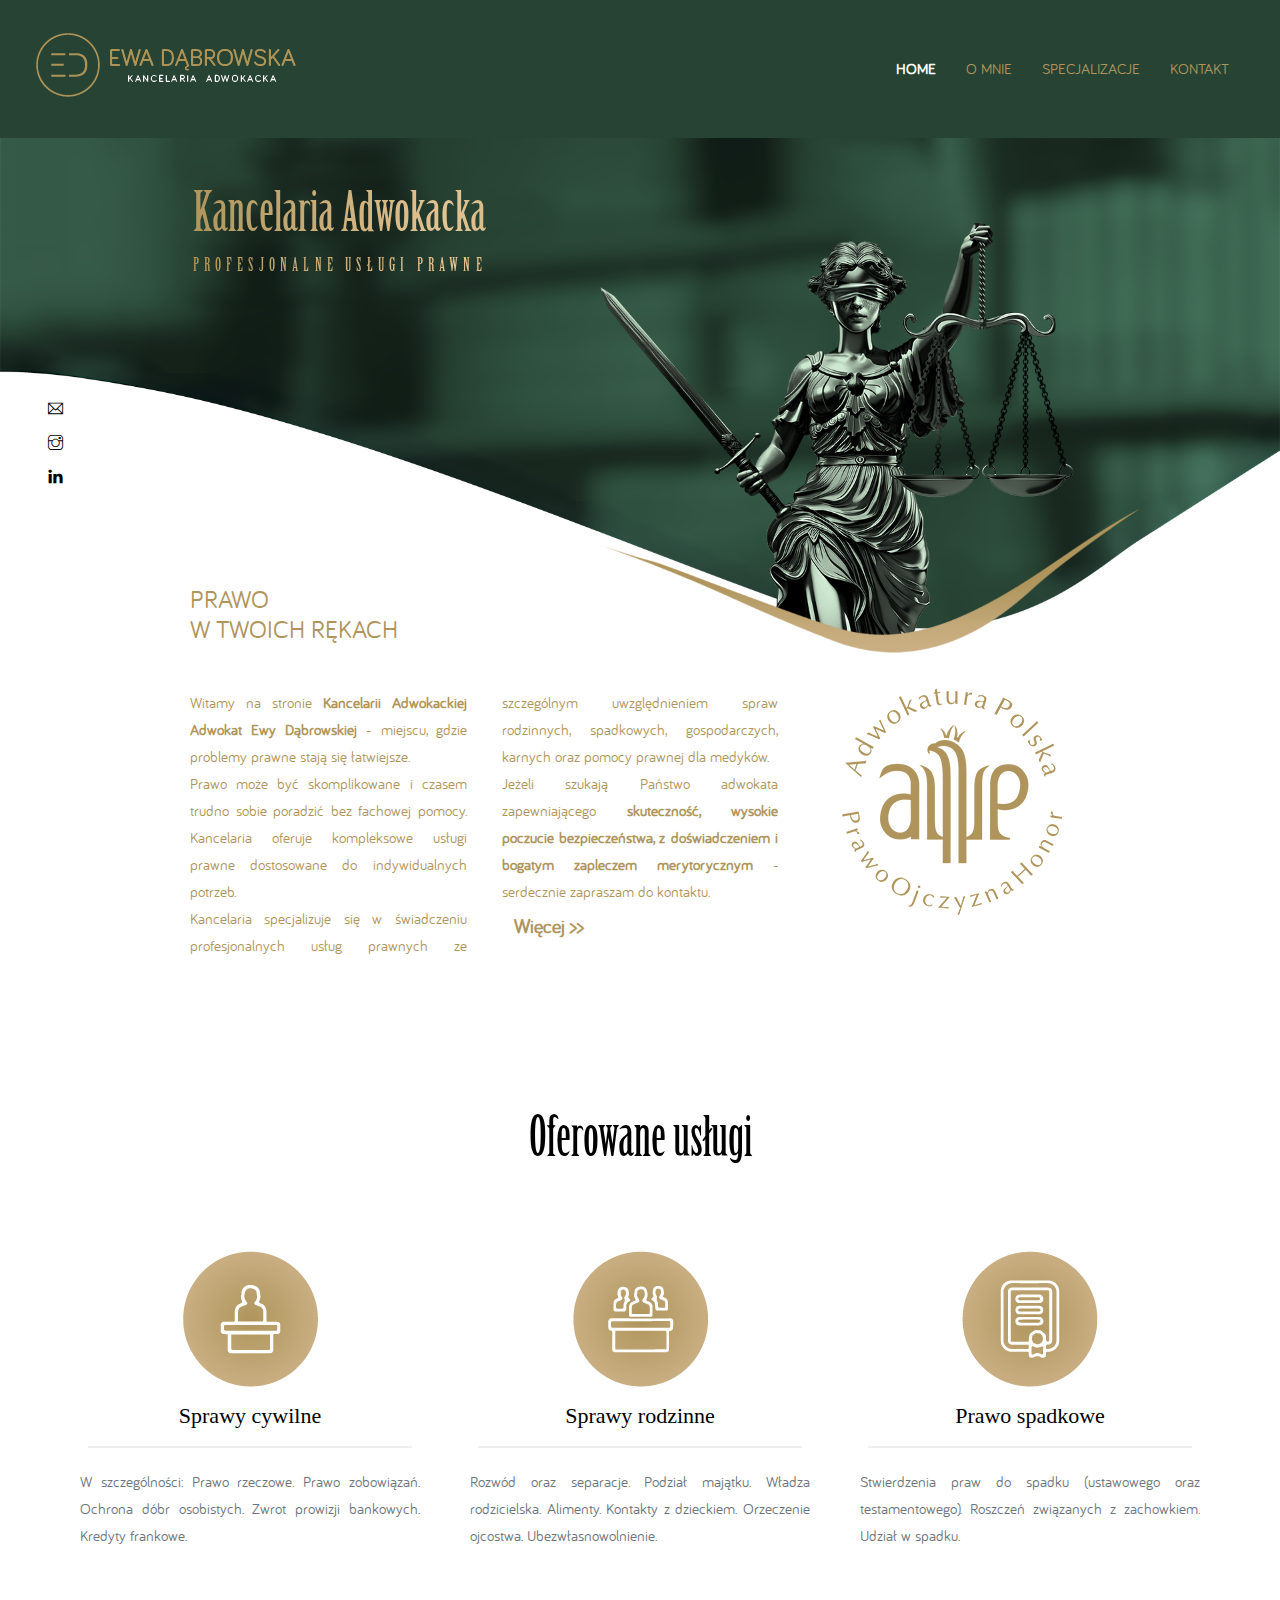
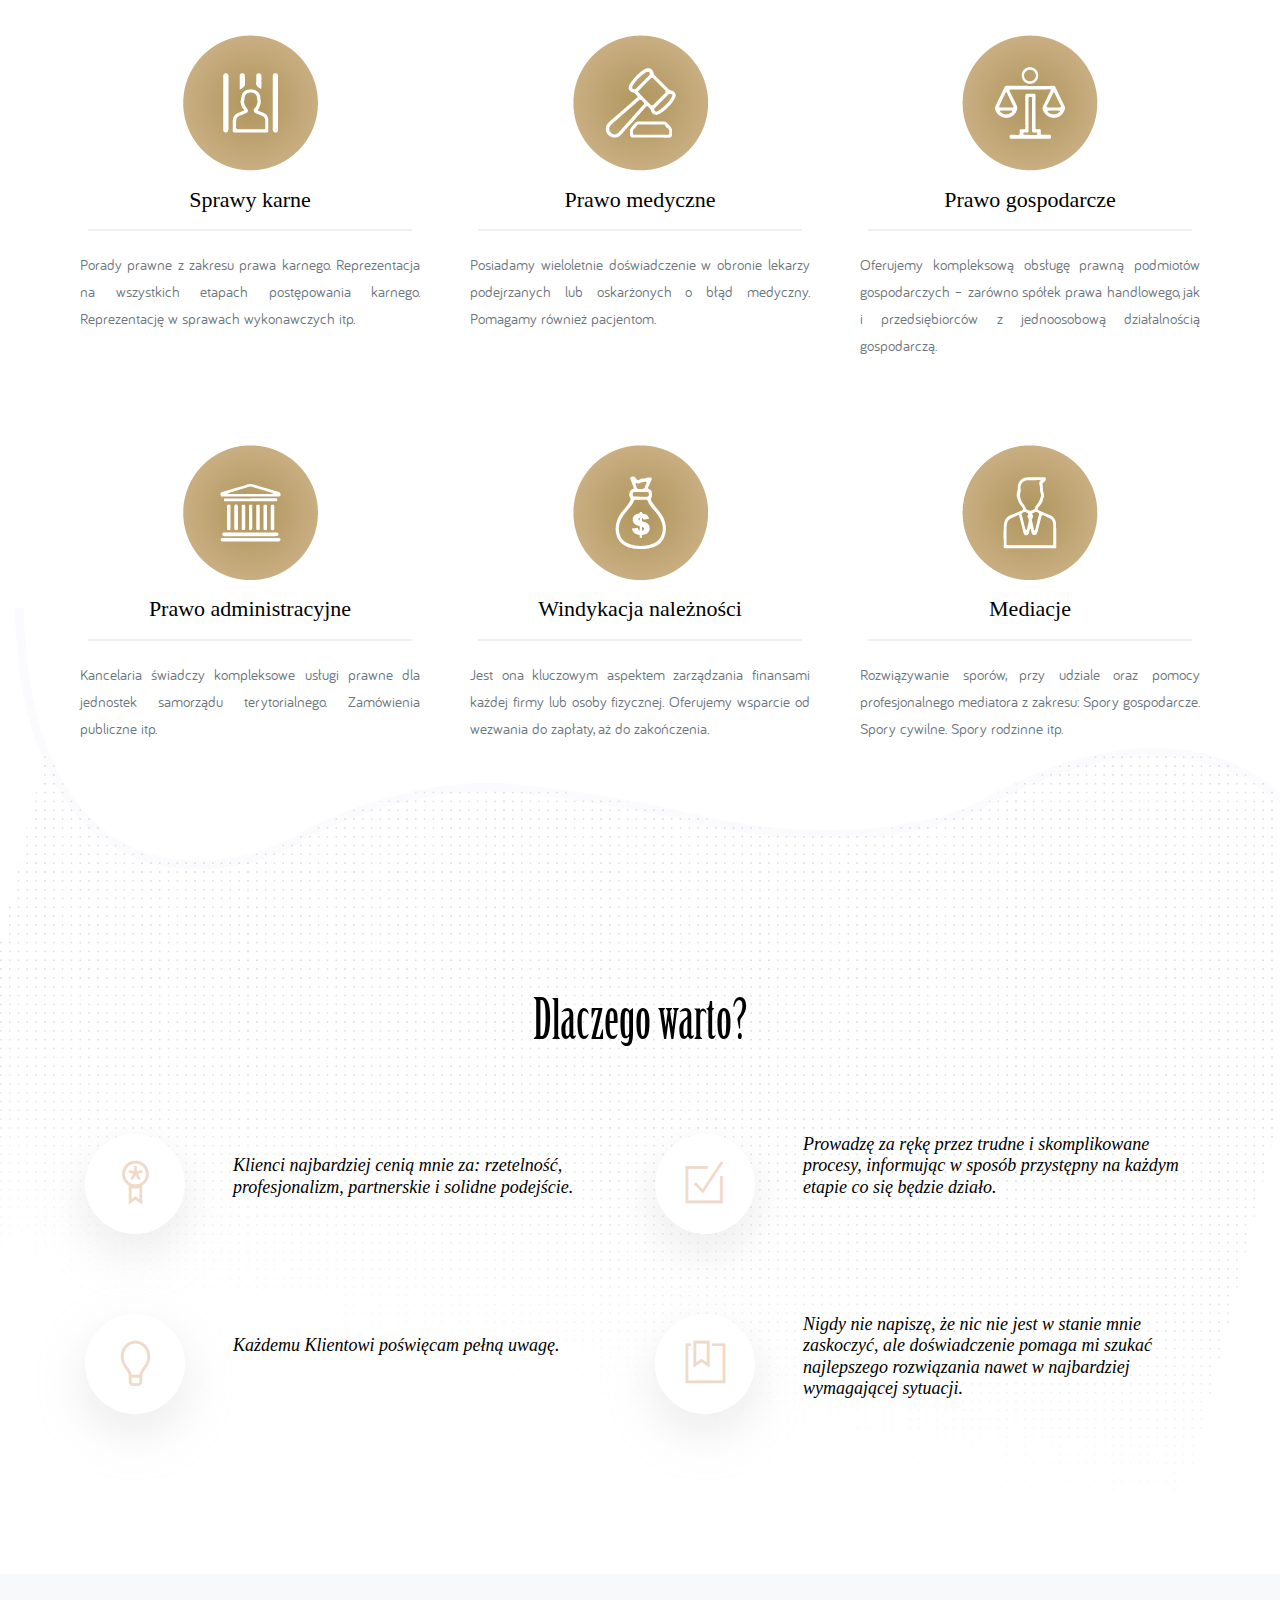
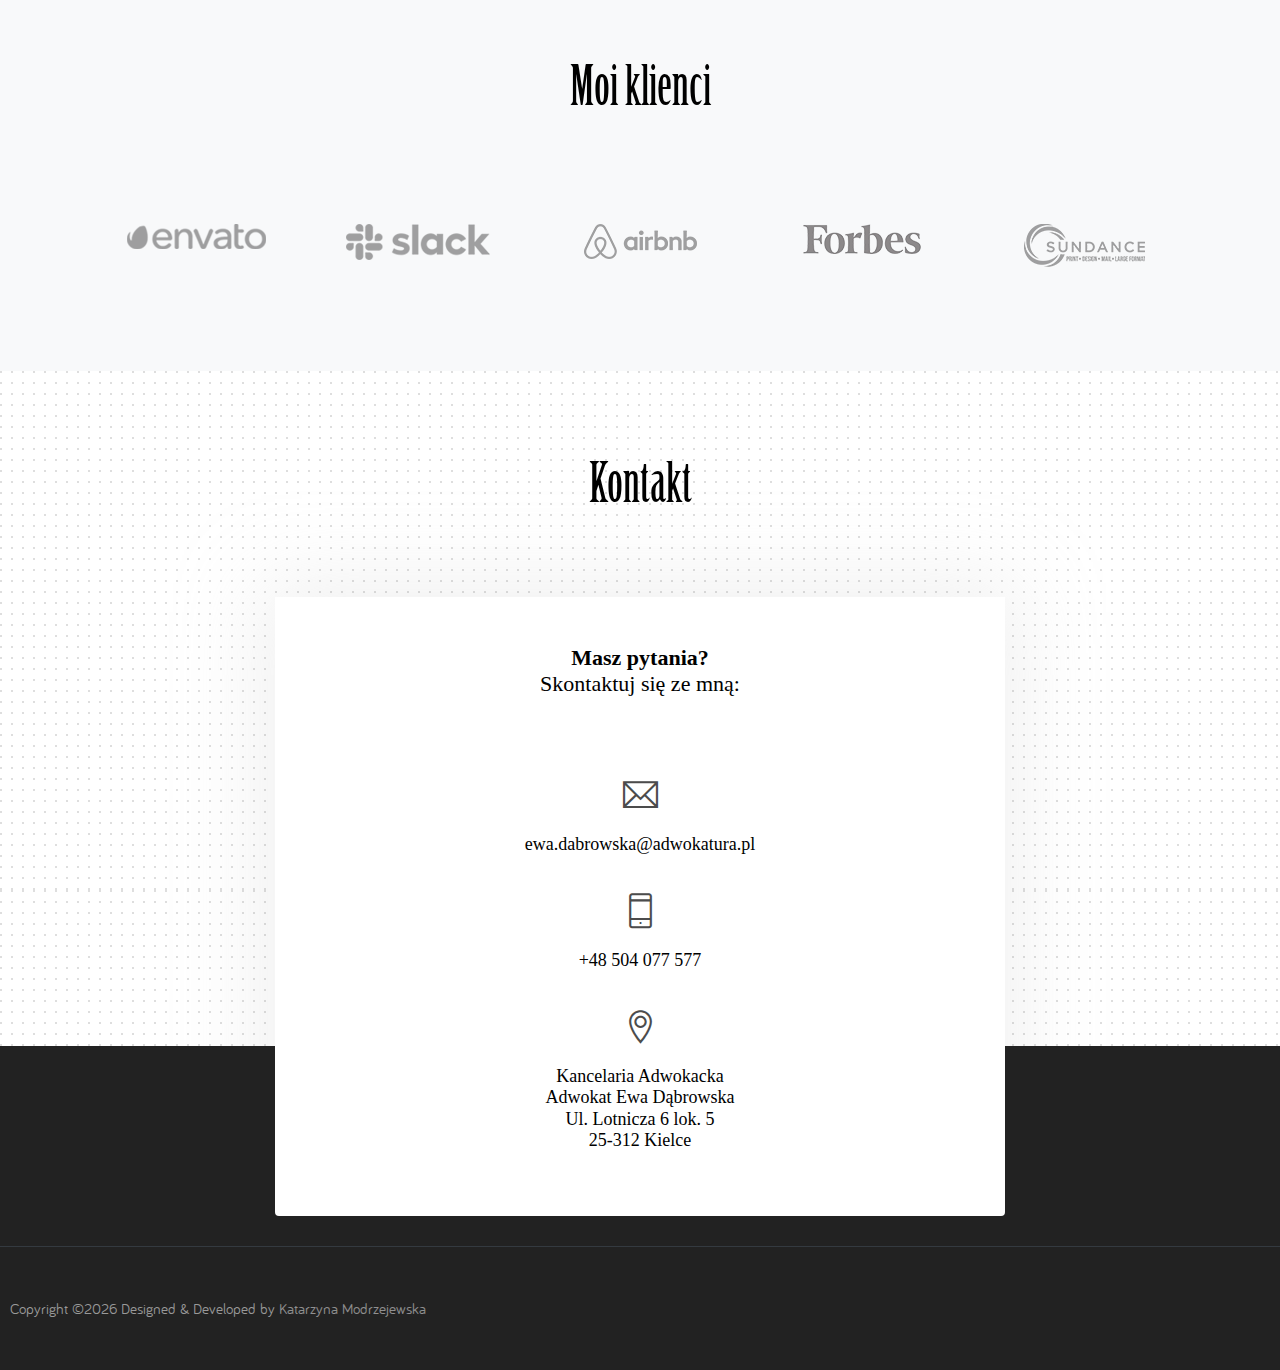
==== commit 3258f2aa: "opis" ====
--- a/index.html
+++ b/index.html
@@ -127,7 +127,7 @@
           Kancelaria specjalizuje się w świadczeniu profesjonalnych usług prawnych ze szczególnym uwzględnieniem spraw rodzinnych, spadkowych, gospodarczych, karnych oraz pomocy prawnej dla medyków. <br>
           Jeżeli szukają Państwo adwokata zapewniającego <b>skuteczność, wysokie poczucie bezpieczeństwa, z doświadczeniem i bogatym zapleczem merytorycznym</b> - serdecznie zapraszam do kontaktu.<br>
           
-          <a href="about.html" class="btn btn-transparent">więcej...</a>
+          <a href="about.html" class="btn btn-transparent">więcej >></a>
            </p>
            
         
--- a/css/style.css
+++ b/css/style.css
@@ -383,7 +383,7 @@
 
 /* Button style */
 .btn {
-  font-size: 22px;
+  font-size: 20px;
   font-family: 'bariol';
   text-transform: capitalize;
   /* padding: 16px 44px; */
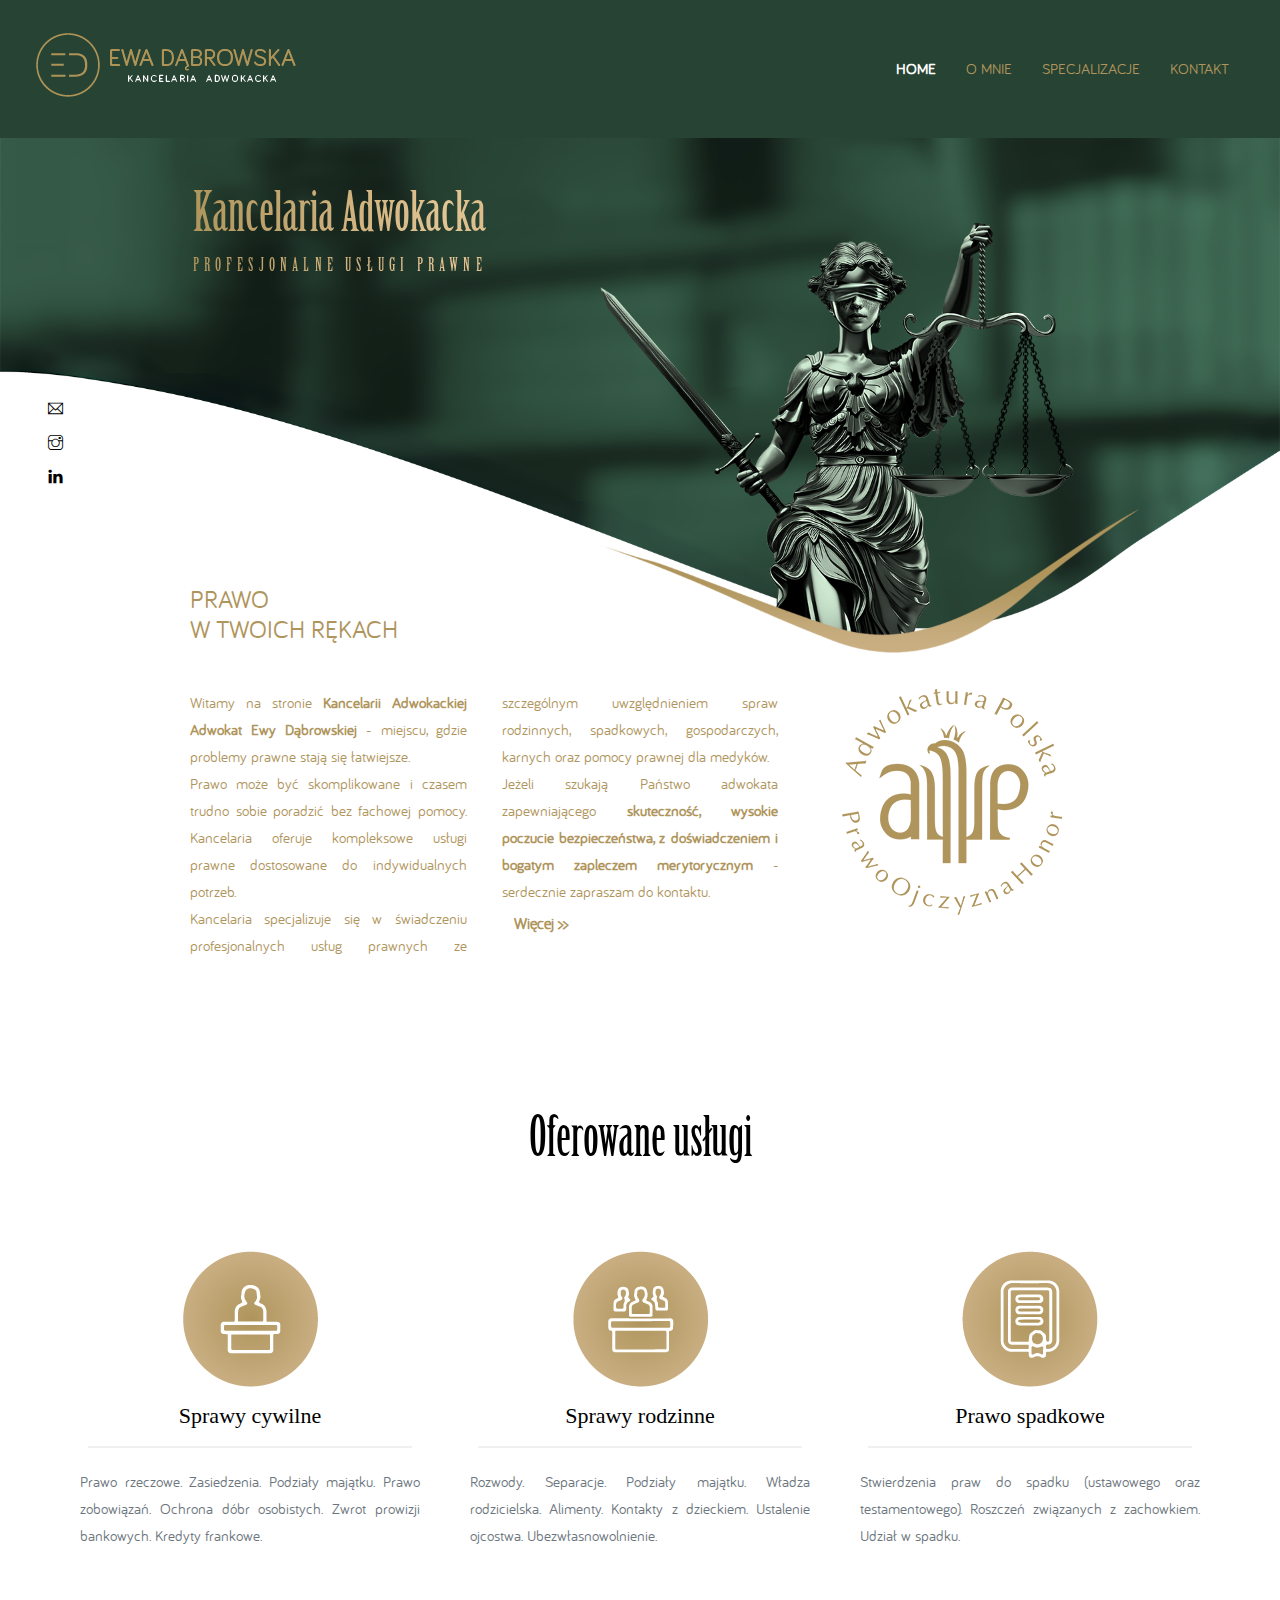
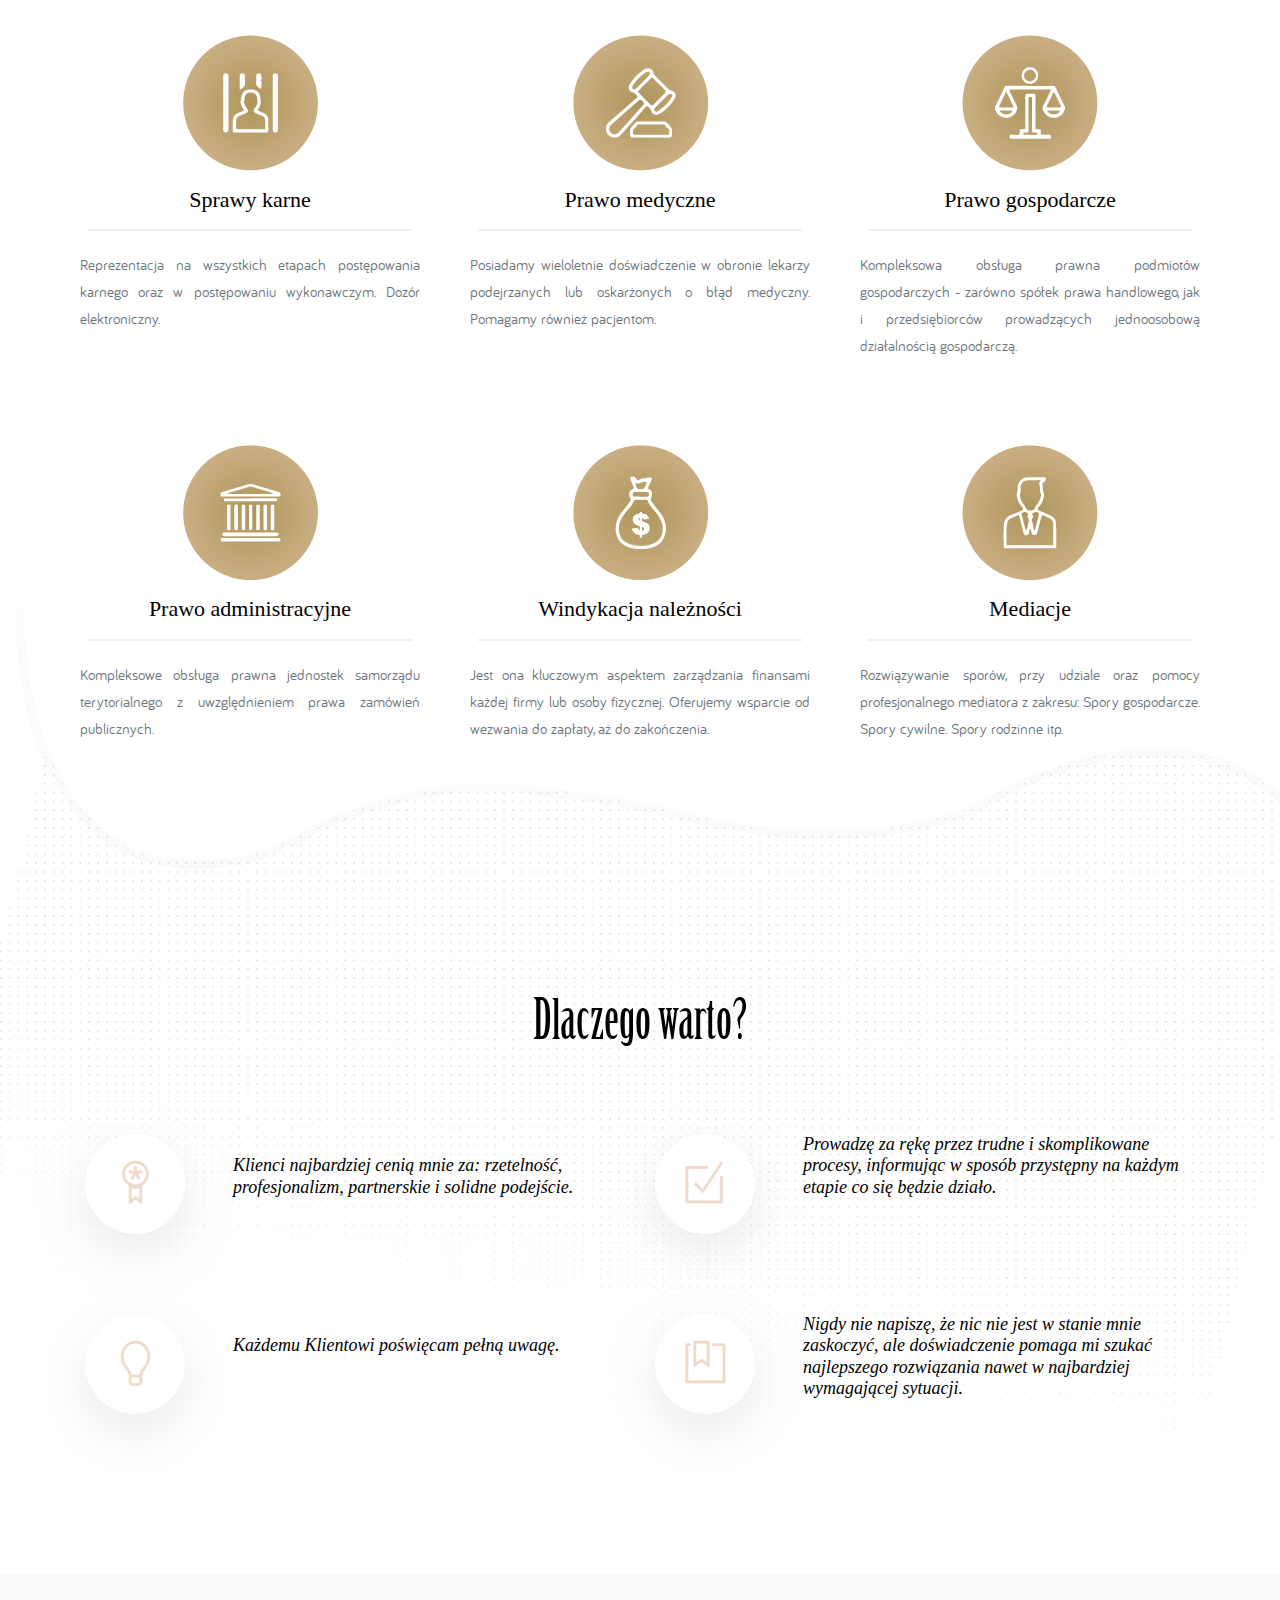
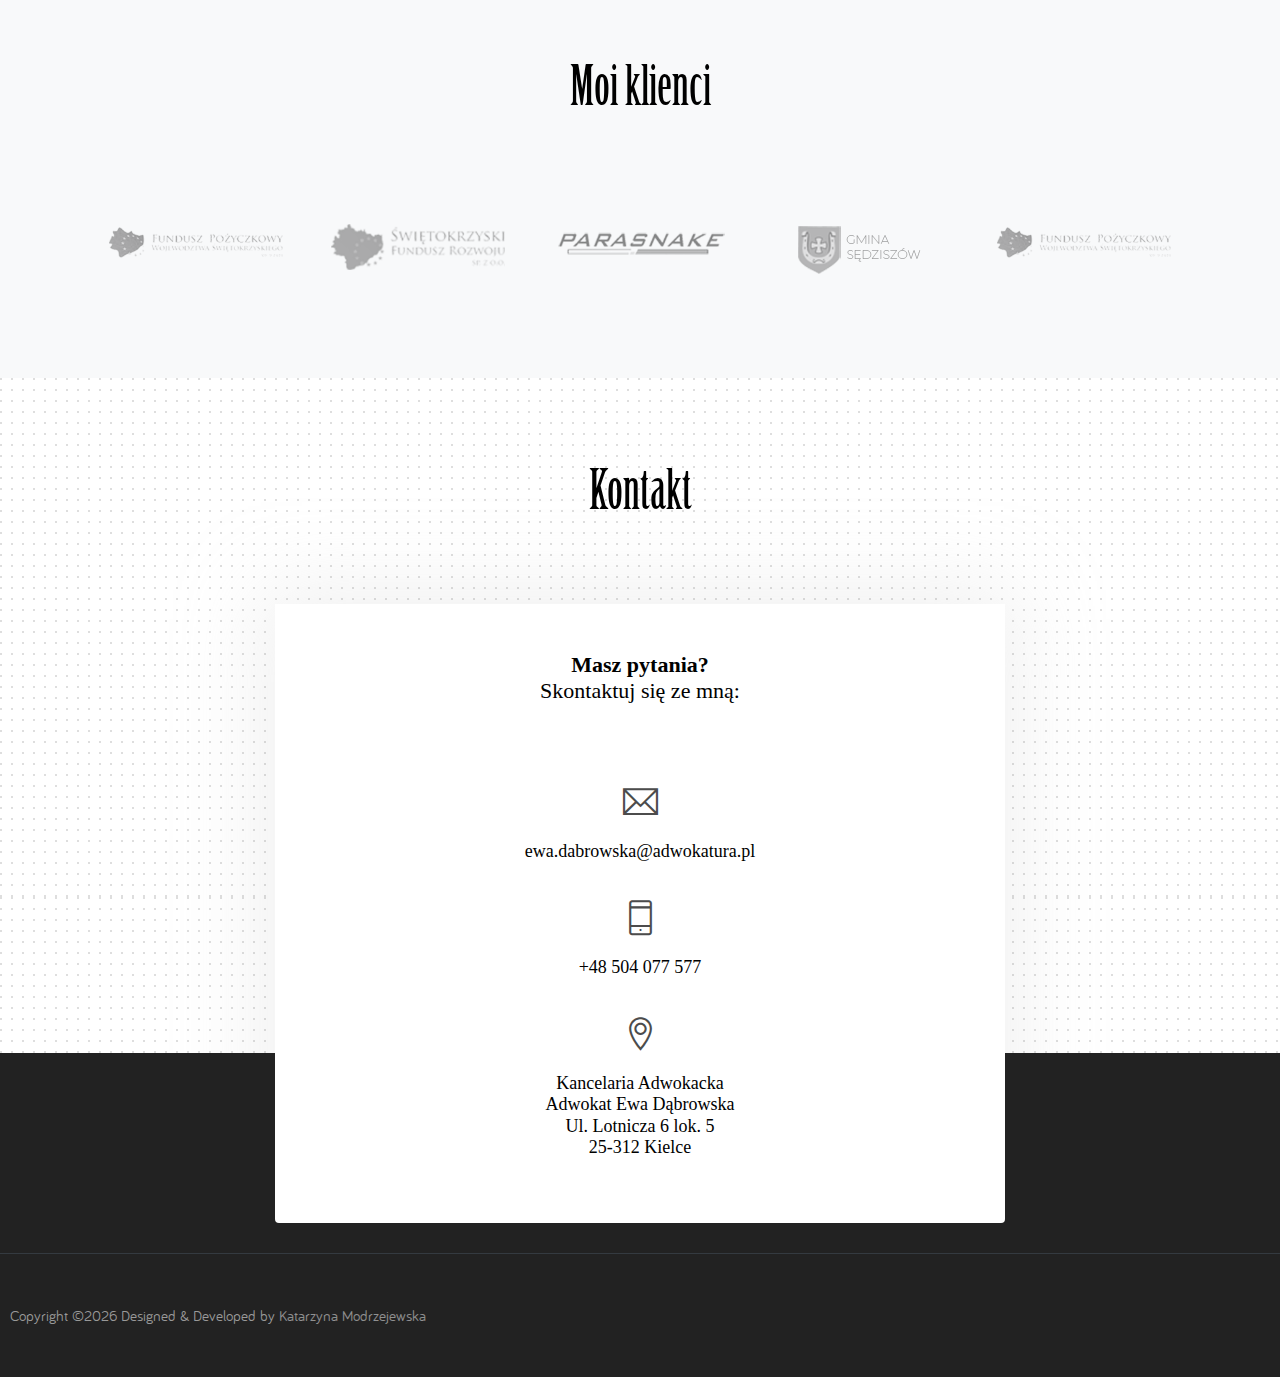
==== commit 1db0c98d: "poprawki" ====
--- a/index.html
+++ b/index.html
@@ -153,14 +153,14 @@
             <img src="images/experience/55.png" alt="icon">
               <h4 class="my-3">Sprawy cywilne</h4>
               <div class="line-dec"></div>
-              <p class="text-muted">W szczególności: Prawo rzeczowe. Prawo zobowiązań. Ochrona dóbr osobistych. Zwrot prowizji bankowych. Kredyty frankowe.</p>
+              <p class="text-muted">Prawo rzeczowe. Zasiedzenia. Podziały majątku. Prawo zobowiązań. Ochrona dóbr osobistych. Zwrot prowizji bankowych. Kredyty frankowe.</p>
               <!-- <a href="sprawy_cywilne.html" class="btn btn-xs btn-primary">Więcej...</a> -->
           </div>
           <div class="usluga col-md-4">
             <img src="images/experience/56.png" alt="icon">
               <h4 class="my-3">Sprawy rodzinne</h4>
               <div class="line-dec"></div>
-              <p class="text-muted">Rozwód oraz separacje. Podział majątku. Władza rodzicielska. Alimenty. Kontakty z dzieckiem. Orzeczenie ojcostwa. Ubezwłasnowolnienie.</p>
+              <p class="text-muted">Rozwody. Separacje. Podziały majątku. Władza rodzicielska. Alimenty. Kontakty z dzieckiem. Ustalenie ojcostwa. Ubezwłasnowolnienie.</p>
               <!-- <a href="sprawy_rodzinne.html" class="btn btn-xs btn-primary">Więcej...</a> -->
           </div>
           <div class="usluga col-md-4">
@@ -174,7 +174,7 @@
             <img src="images/experience/58.png" alt="icon">
               <h4 class="my-3">Sprawy karne</h4>
               <div class="line-dec"></div>
-              <p class="text-muted">Porady prawne z zakresu prawa karnego. Reprezentacja na wszystkich etapach postępowania karnego. Reprezentację w sprawach wykonawczych itp.</p>
+              <p class="text-muted">Reprezentacja na wszystkich etapach postępowania karnego oraz w postępowaniu wykonawczym.  Dozór elektroniczny.</p>
               <!-- <a href="sprawy_karne.html" class="btn btn-xs btn-primary">Więcej...</a> -->
           </div>
           <div class="usluga col-md-4">
@@ -188,14 +188,14 @@
             <img src="images/experience/60.png" alt="icon">
               <h4 class="my-3">Prawo gospodarcze</h4>
               <div class="line-dec"></div>
-              <p class="text-muted">Oferujemy kompleksową obsługę prawną podmiotów gospodarczych – zarówno spółek prawa handlowego, jak i przedsiębiorców z jednoosobową działalnością gospodarczą.</p>
+              <p class="text-muted">Kompleksowa obsługa prawna podmiotów gospodarczych - zarówno spółek prawa handlowego, jak i przedsiębiorców prowadzących jednoosobową działalnością gospodarczą.</p>
               <!-- <a href="prawo_gospodarcze.html" class="btn btn-xs btn-primary">Więcej...</a> -->
           </div>
           <div class="usluga col-md-4">
             <img src="images/experience/61.png" alt="icon">
               <h4 class="my-3">Prawo administracyjne</h4>
               <div class="line-dec"></div>
-              <p class="text-muted">Kancelaria świadczy kompleksowe usługi prawne dla jednostek samorządu terytorialnego. Zamówienia publiczne itp.</p>
+              <p class="text-muted">Kompleksowe obsługa prawna jednostek samorządu terytorialnego z uwzględnieniem prawa zamówień publicznych.</p>
               <!-- <a href="prawo_administracyjne.html" class="btn btn-xs btn-primary">Więcej...</a> -->
           </div>
           <div class="usluga col-md-4">
@@ -301,25 +301,22 @@
       <div class="col-12">
         <div class="client-logo-slider d-flex align-items-center">
           <a href="contact.html" class="text-center d-block outline-0 p-4"><img class="d-unset img-fluid"
-              src="images/clients-logo/client-logo-1.png" alt="client-logo"></a>
-          <a href="contact.html" class="text-center d-block outline-0 p-4"><img class="d-unset img-fluid"
-              src="images/clients-logo/client-logo-2.png" alt="client-logo"></a>
-          <a href="contact.html" class="text-center d-block outline-0 p-4"><img class="d-unset img-fluid"
-              src="images/clients-logo/client-logo-3.png" alt="client-logo"></a>
-          <a href="contact.html" class="text-center d-block outline-0 p-4"><img class="d-unset img-fluid"
-              src="images/clients-logo/client-logo-4.png" alt="client-logo"></a>
-          <a href="contact.html" class="text-center d-block outline-0 p-4"><img class="d-unset img-fluid"
-              src="images/clients-logo/client-logo-5.png" alt="client-logo"></a>
-          <a href="contact.html" class="text-center d-block outline-0 p-4"><img class="d-unset img-fluid"
-              src="images/clients-logo/client-logo-1.png" alt="client-logo"></a>
-          <a href="contact.html" class="text-center d-block outline-0 p-4"><img class="d-unset img-fluid"
-              src="images/clients-logo/client-logo-2.png" alt="client-logo"></a>
-          <a href="contact.html" class="text-center d-block outline-0 p-4"><img class="d-unset img-fluid"
-              src="images/clients-logo/client-logo-3.png" alt="client-logo"></a>
-          <a href="contact.html" class="text-center d-block outline-0 p-4"><img class="d-unset img-fluid"
-              src="images/clients-logo/client-logo-4.png" alt="client-logo"></a>
-          <a href="contact.html" class="text-center d-block outline-0 p-4"><img class="d-unset img-fluid"
-              src="images/clients-logo/client-logo-5.png" alt="client-logo"></a>
+              src="images/clients-logo/logo_1.png" alt="client-logo"></a>
+          <a href="contact.html" class="text-center d-block outline-0 p-4"><img class="d-unset img-fluid"
+              src="images/clients-logo/logo_2.png" alt="client-logo"></a>
+          <a href="contact.html" class="text-center d-block outline-0 p-4"><img class="d-unset img-fluid"
+              src="images/clients-logo/logo_3.png" alt="client-logo"></a>
+          <a href="contact.html" class="text-center d-block outline-0 p-4"><img class="d-unset img-fluid"
+              src="images/clients-logo/logo_4.png" alt="client-logo"></a>
+          <a href="contact.html" class="text-center d-block outline-0 p-4"><img class="d-unset img-fluid"
+              src="images/clients-logo/logo_1.png" alt="client-logo"></a>
+          <a href="contact.html" class="text-center d-block outline-0 p-4"><img class="d-unset img-fluid"
+              src="images/clients-logo/logo_2.png" alt="client-logo"></a>
+          <a href="contact.html" class="text-center d-block outline-0 p-4"><img class="d-unset img-fluid"
+              src="images/clients-logo/logo_3.png" alt="client-logo"></a>
+          <a href="contact.html" class="text-center d-block outline-0 p-4"><img class="d-unset img-fluid"
+              src="images/clients-logo/logo_4.png" alt="client-logo"></a>
+
         </div>
       </div>
     </div>
--- a/css/style.css
+++ b/css/style.css
@@ -383,7 +383,7 @@
 
 /* Button style */
 .btn {
-  font-size: 20px;
+  font-size: 16px;
   font-family: 'bariol';
   text-transform: capitalize;
   /* padding: 16px 44px; */
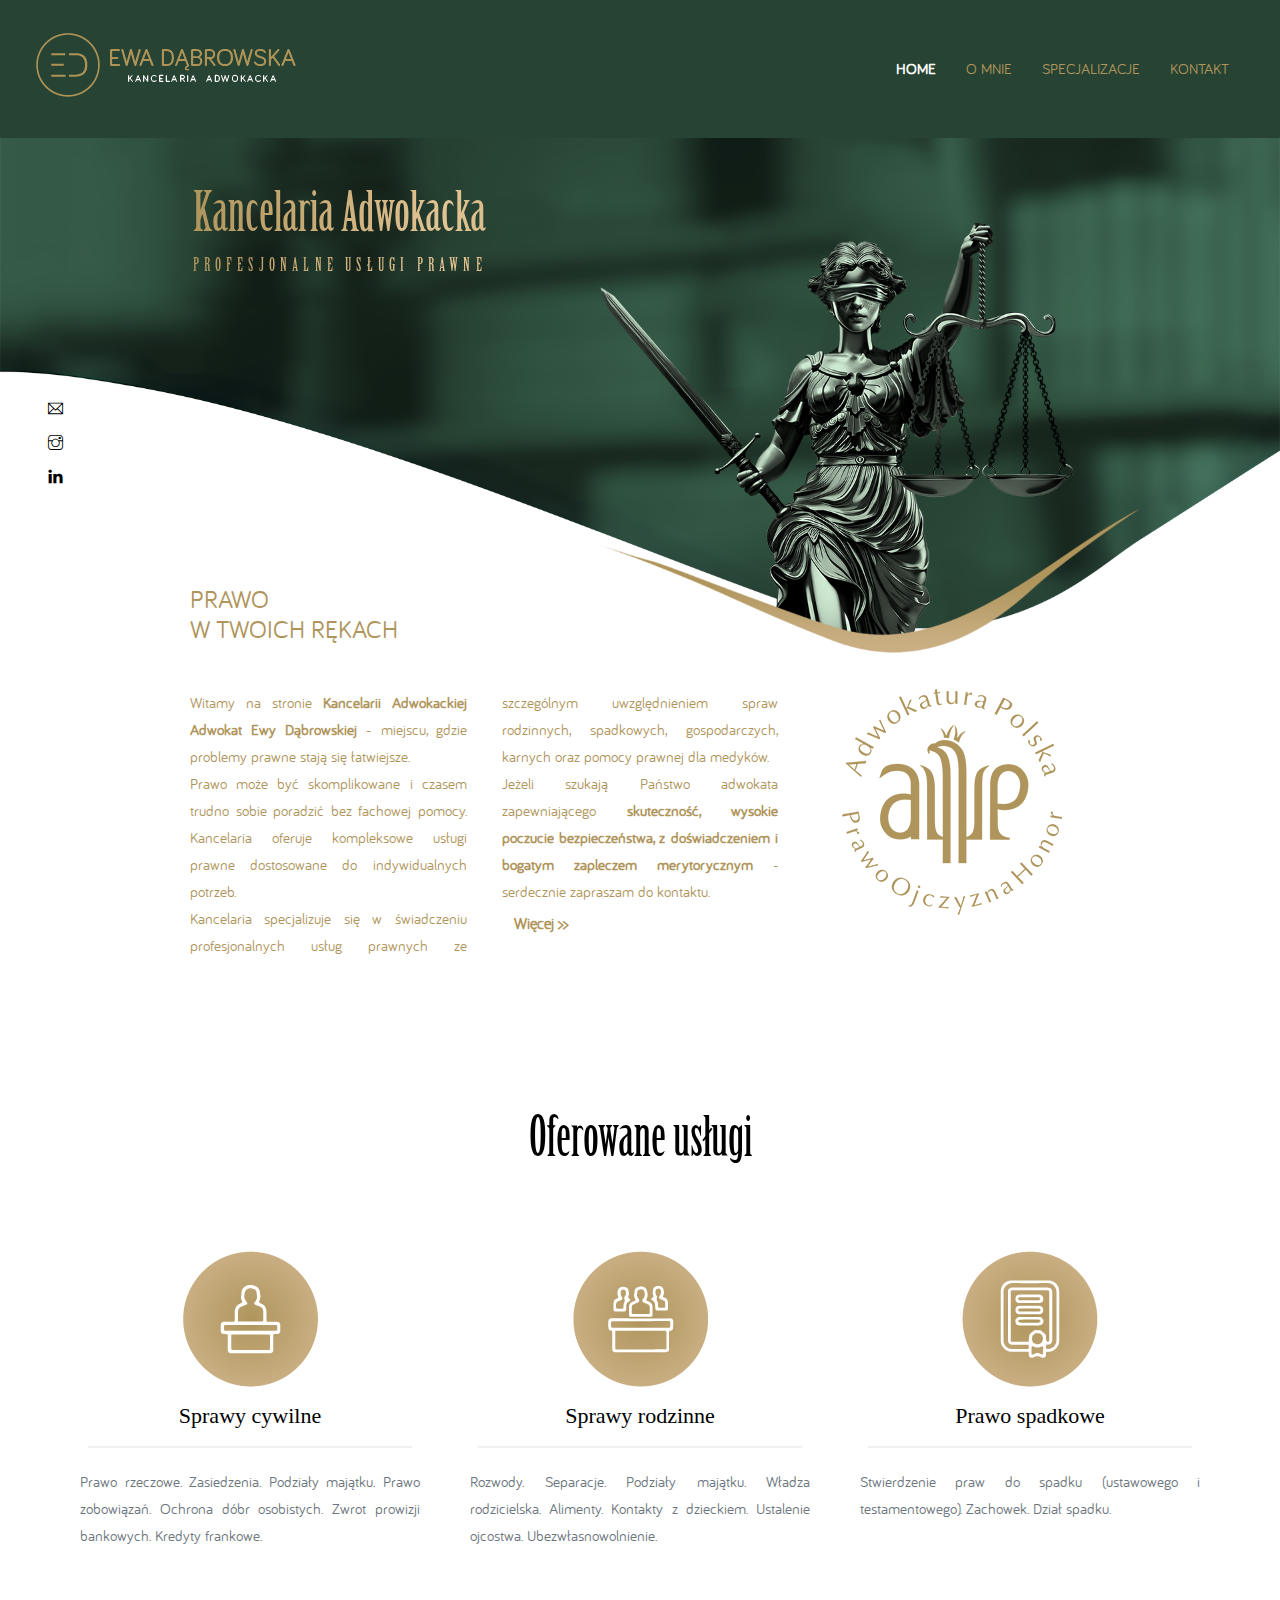
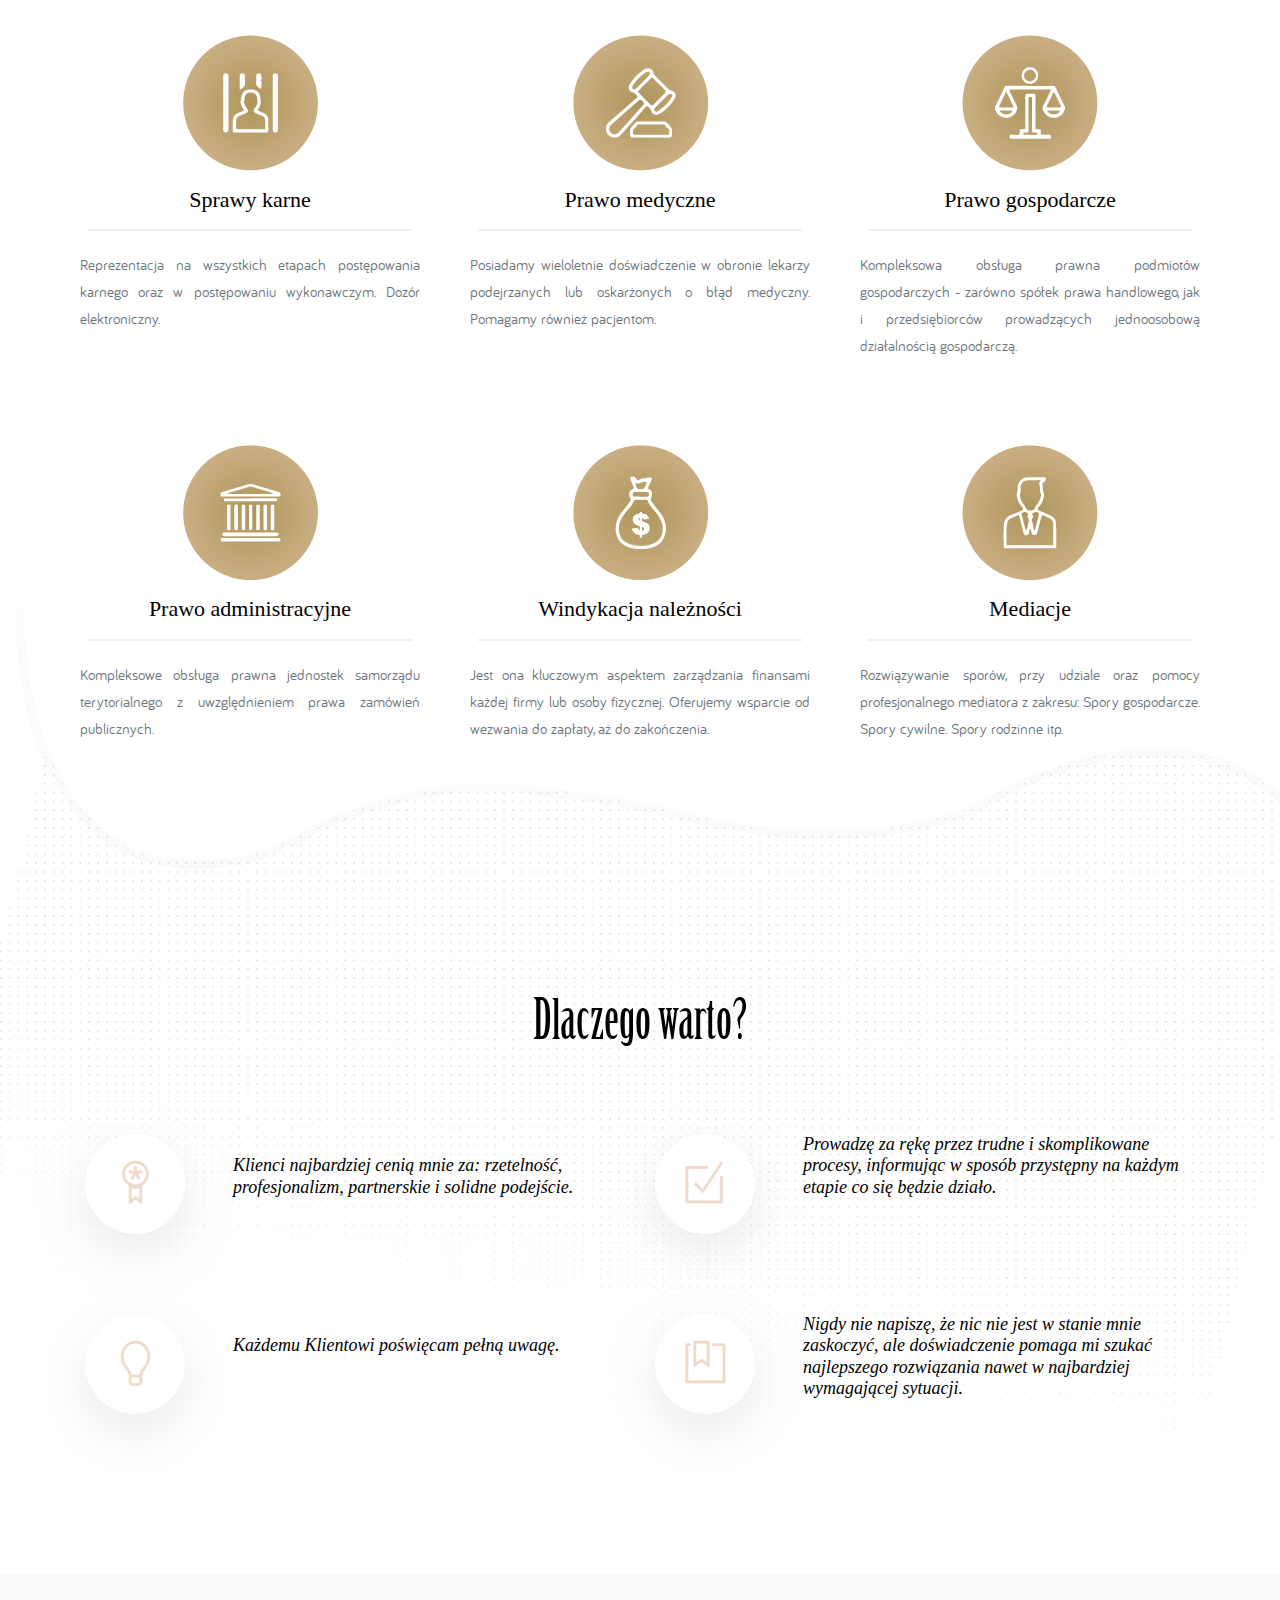
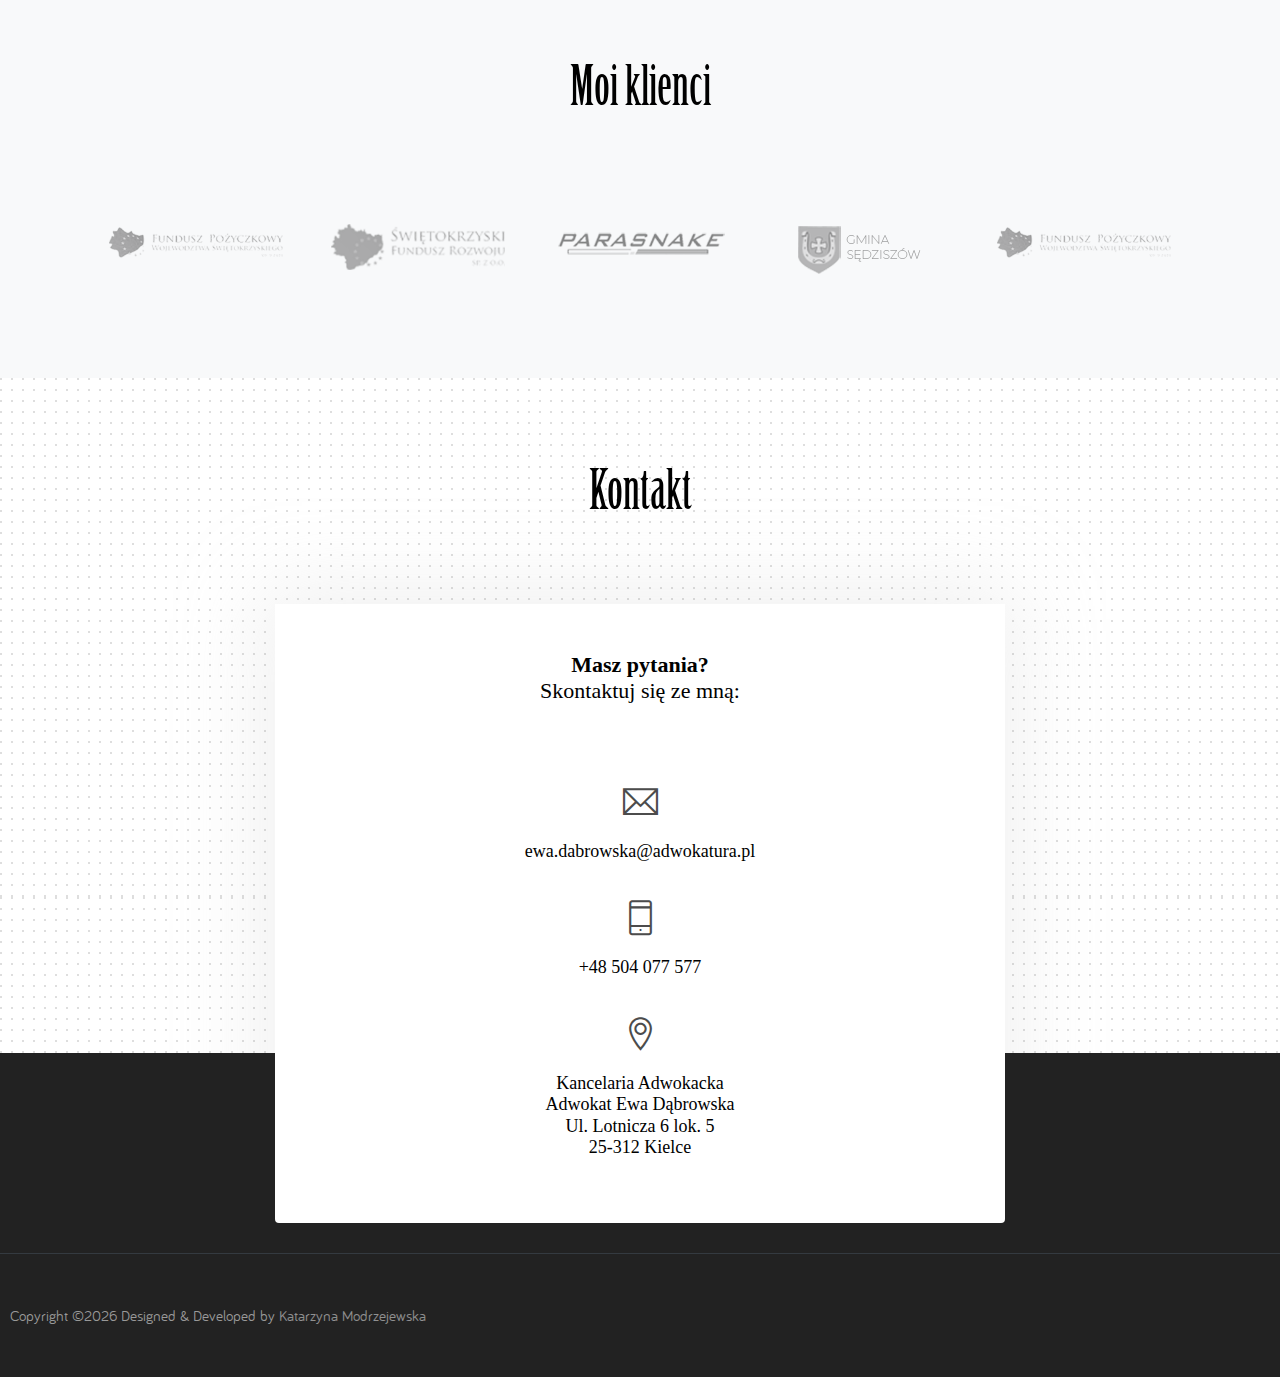
==== commit af263f13: "spadkowe" ====
--- a/index.html
+++ b/index.html
@@ -167,7 +167,7 @@
             <img src="images/experience/57.png" alt="icon">
               <h4 class="my-3">Prawo spadkowe</h4>
               <div class="line-dec"></div>
-              <p class="text-muted">Stwierdzenia praw do spadku (ustawowego oraz testamentowego). Roszczeń związanych z zachowkiem. Udział w spadku.</p>
+              <p class="text-muted">Stwierdzenie praw do spadku (ustawowego i testamentowego). Zachowek. Dział spadku.</p>
               <!-- <a href="prawo_spadkowe.html" class="btn btn-xs btn-primary">Więcej...</a> -->
           </div>
           <div class="usluga col-md-4">
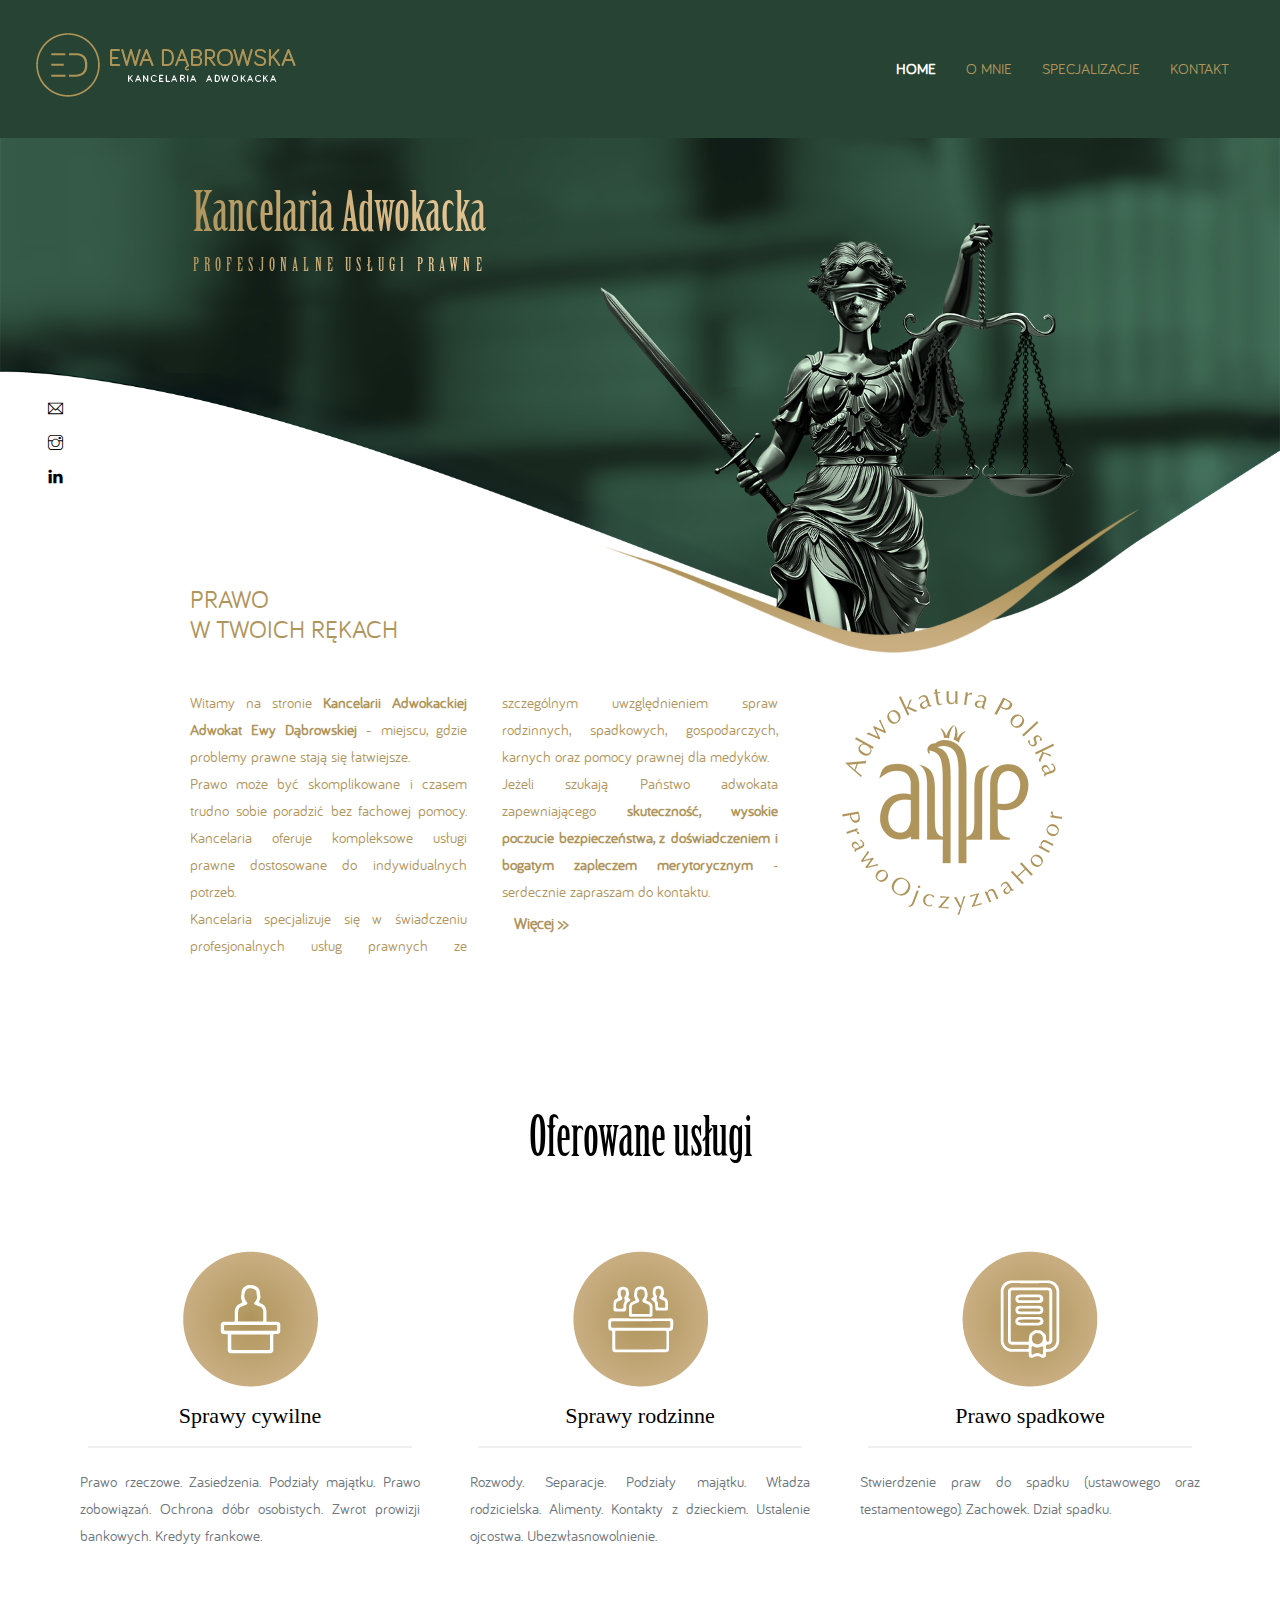
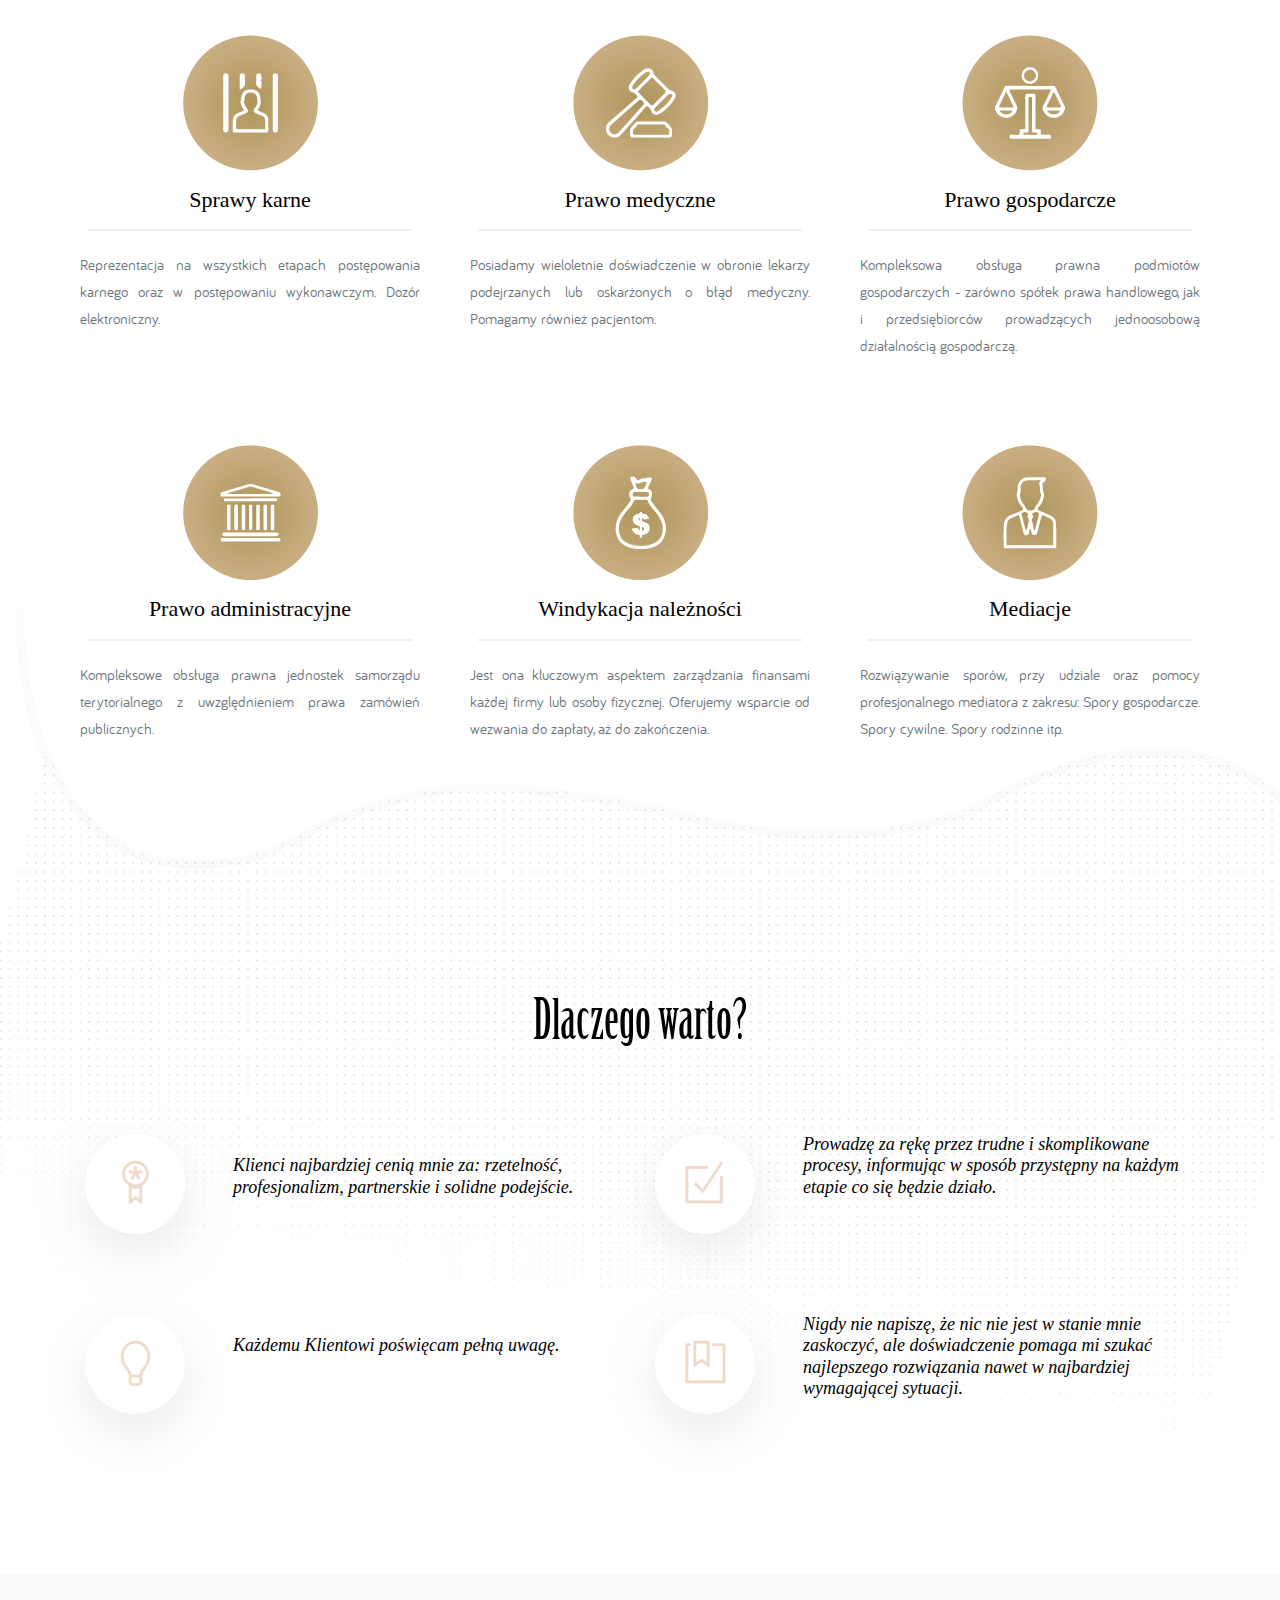
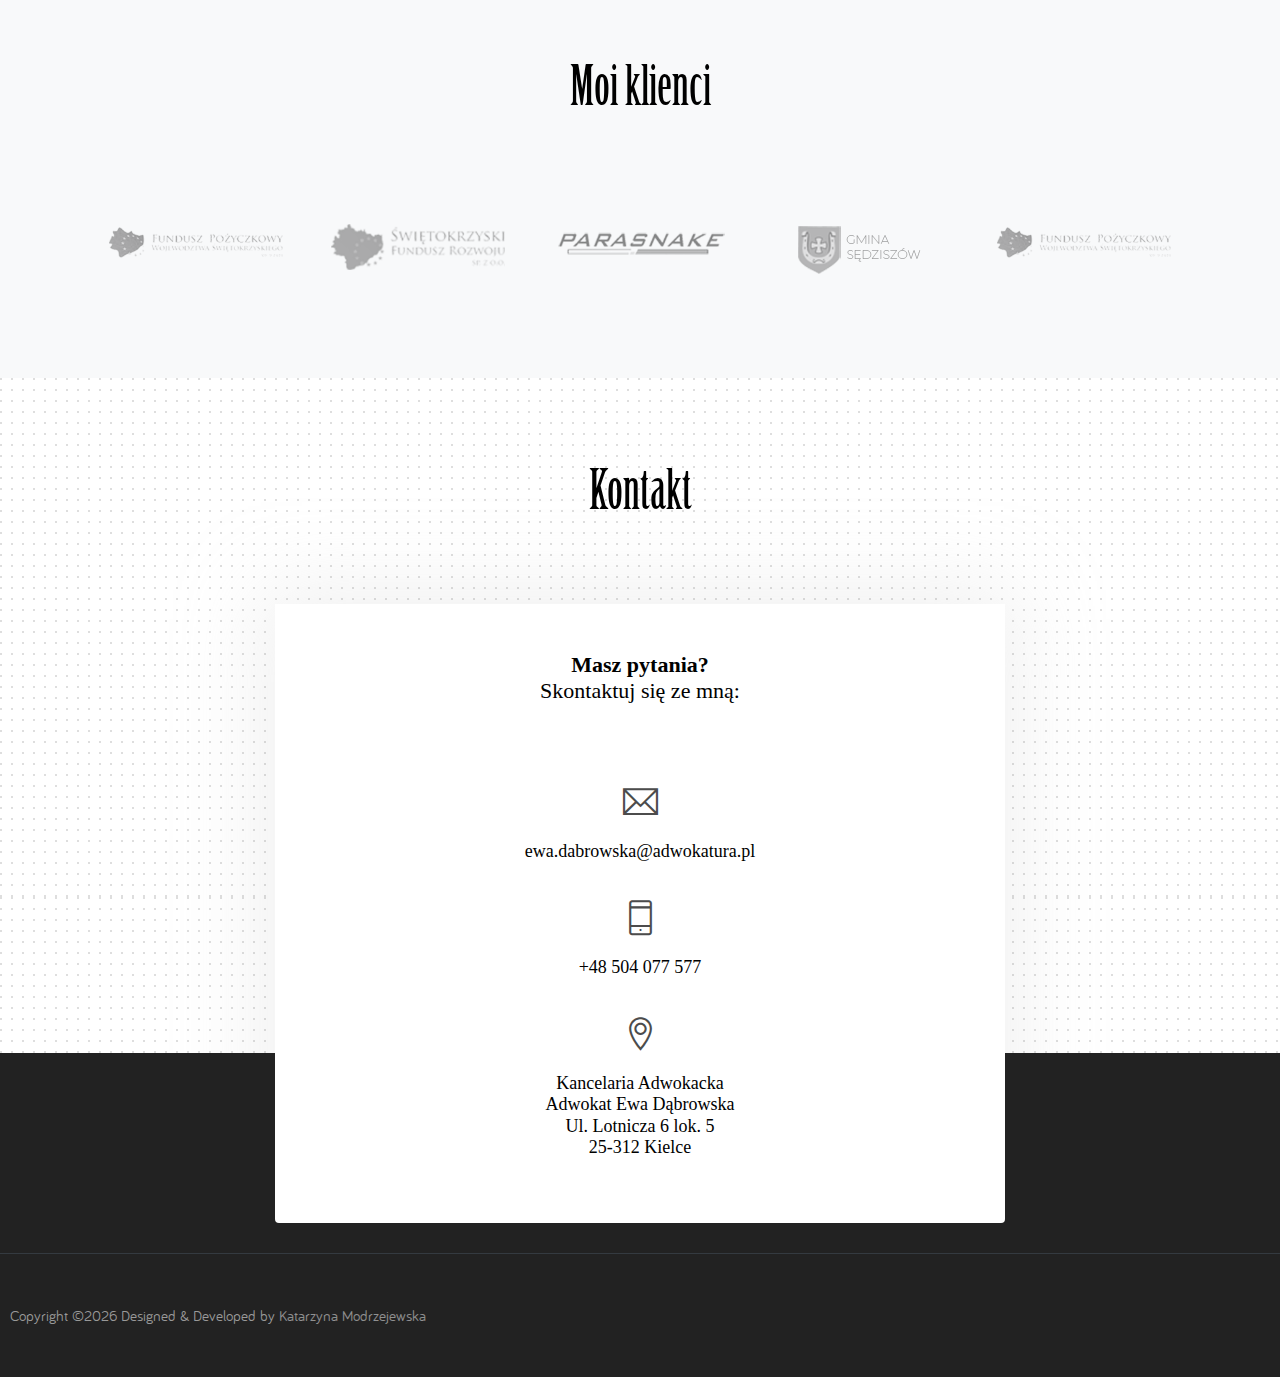
==== commit 121a6c9f: "spadkowe" ====
--- a/index.html
+++ b/index.html
@@ -167,7 +167,7 @@
             <img src="images/experience/57.png" alt="icon">
               <h4 class="my-3">Prawo spadkowe</h4>
               <div class="line-dec"></div>
-              <p class="text-muted">Stwierdzenie praw do spadku (ustawowego i testamentowego). Zachowek. Dział spadku.</p>
+              <p class="text-muted">Stwierdzenie praw do spadku (ustawowego oraz testamentowego). Zachowek. Dział spadku.</p>
               <!-- <a href="prawo_spadkowe.html" class="btn btn-xs btn-primary">Więcej...</a> -->
           </div>
           <div class="usluga col-md-4">
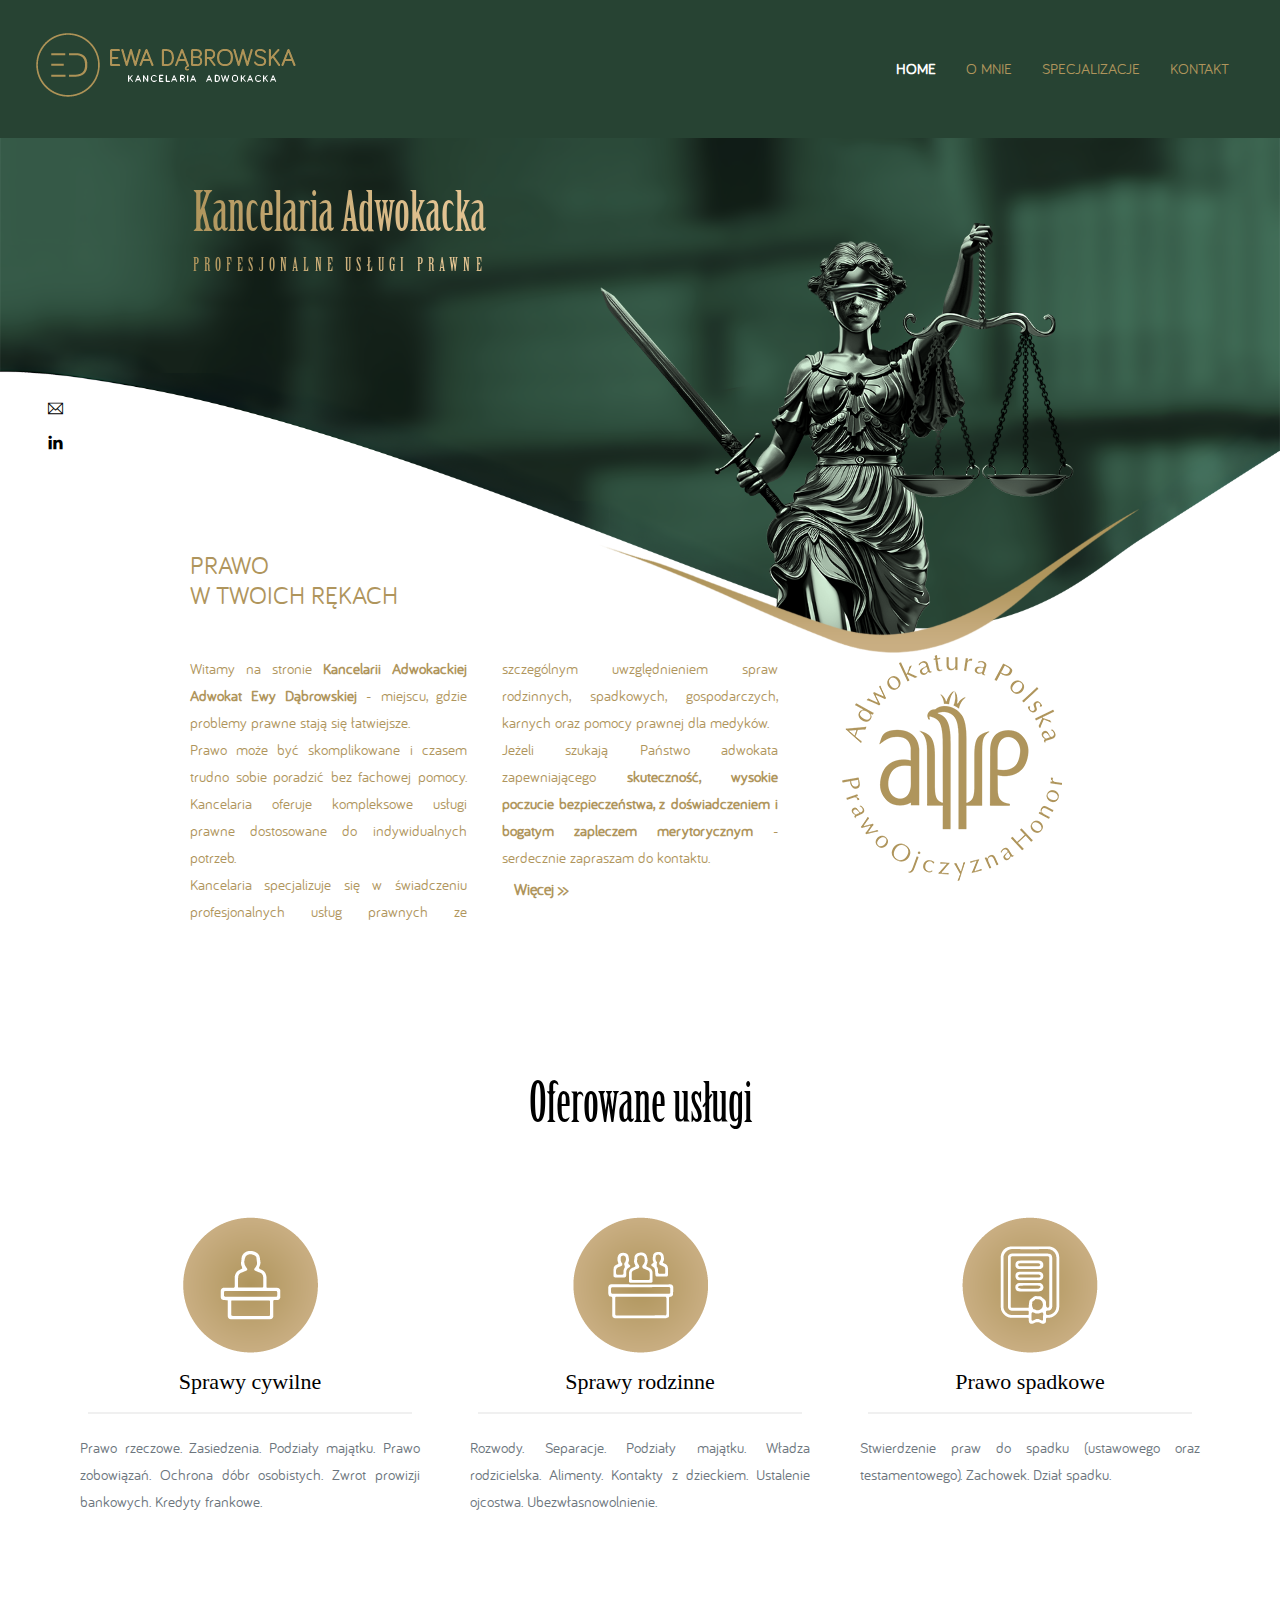
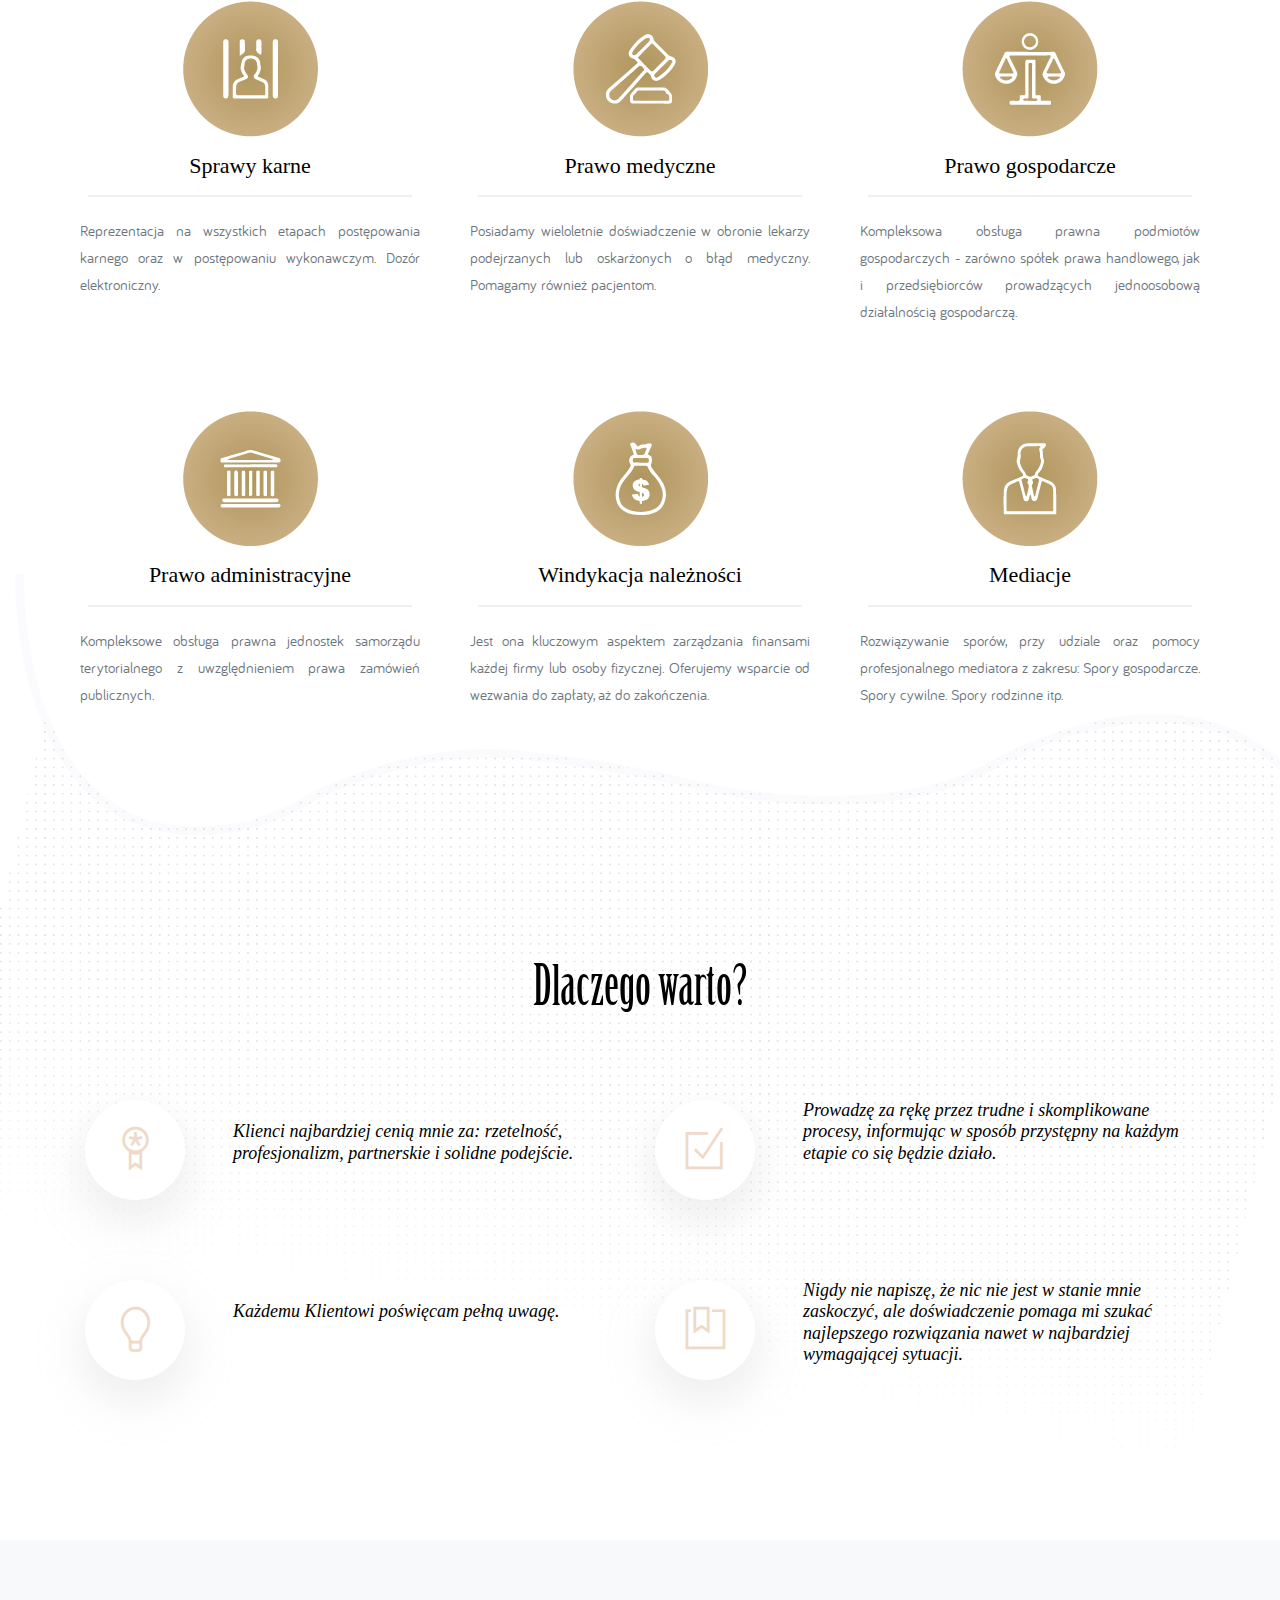
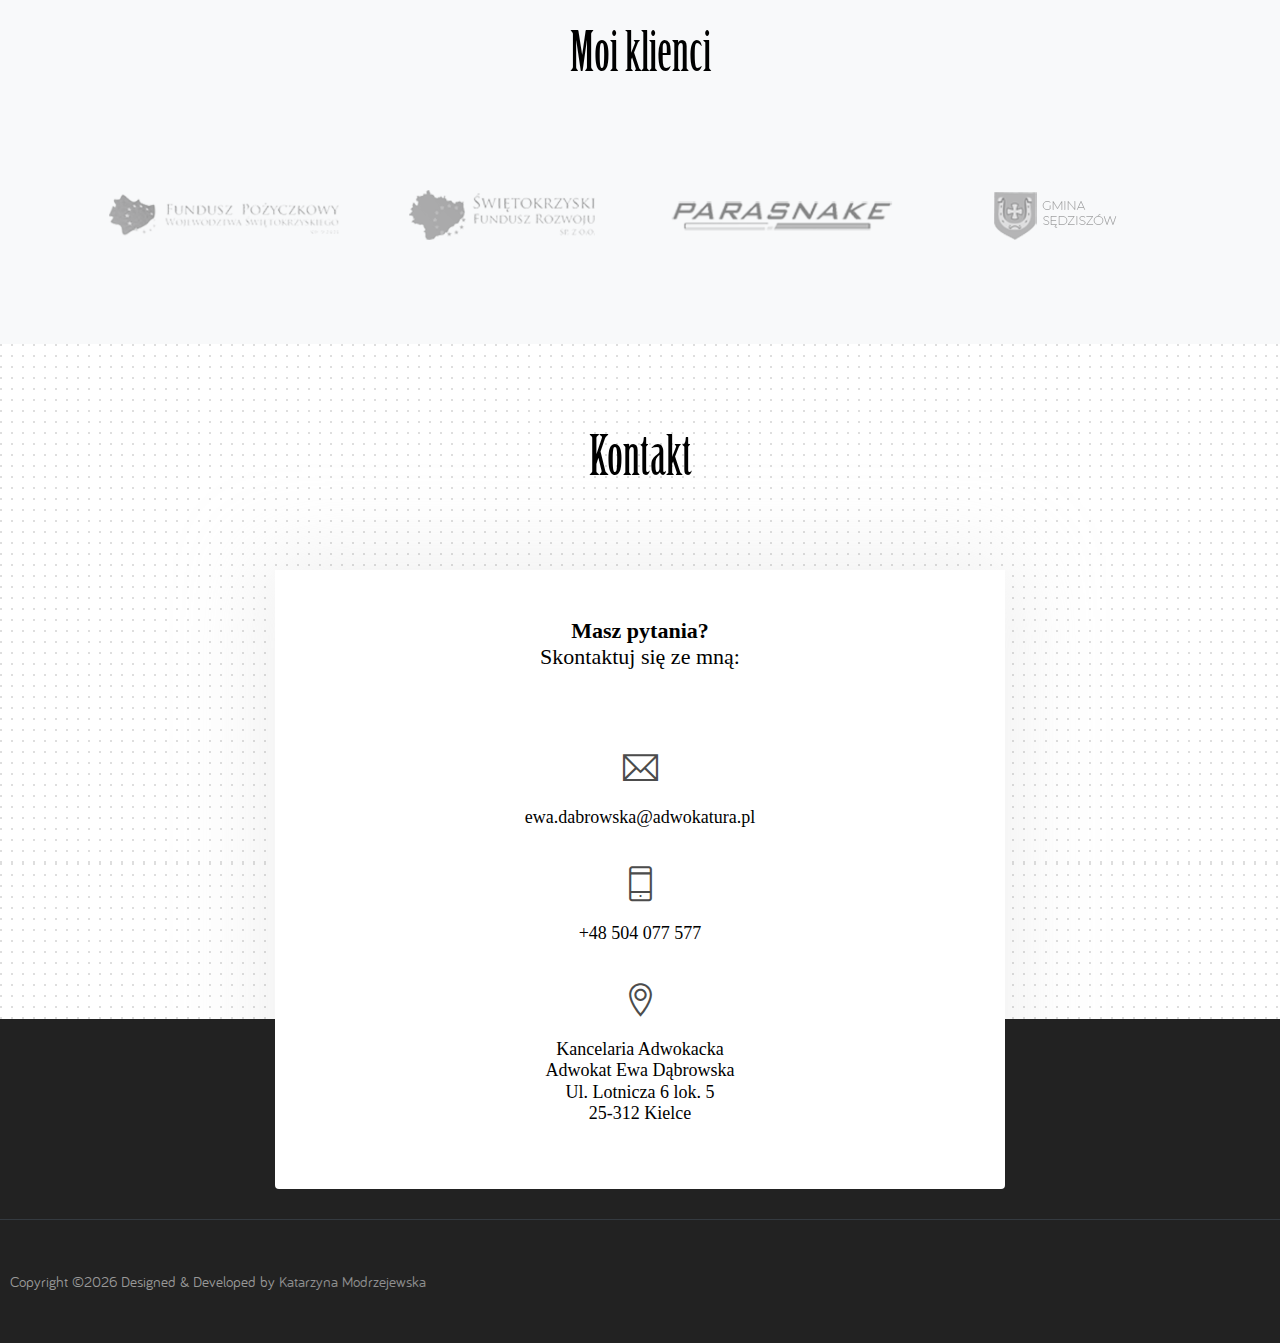
==== commit 23ea5b03: "poprawki" ====
--- a/index.html
+++ b/index.html
@@ -82,7 +82,7 @@
     <img src="images/lady.png" alt="bg-shape">
   </div> -->
   <div class="layer" id="l3">
-    <img src="images/illustrations/temida.png" alt="bg-shape">
+    <img src="images/illustrations/temida.webp" alt="bg-shape">
   </div>
   <!-- <div class="layer" id="l3">
     <img src="images/illustrations/leaf-orange.png" alt="bg-shape">
@@ -108,7 +108,7 @@
   <!-- social icon -->
   <ul class="list-unstyled ml-5 mt-3 position-relative zindex-1 socialitems">
     <li class="mb-3"><a class="" href="mailto: ewa.dabrowska@adwokatura.pl"><i class="ti-email"></i></a></li>
-    <li class="mb-3"><a class="" href="https://www.instagram.com/"><i class="ti-instagram"></i></a></li>
+    <!-- <li class="mb-3"><a class="" href="https://www.instagram.com/"><i class="ti-instagram"></i></a></li> -->
     <li class="mb-3"><a class="" href="https://www.linkedin.com/"><i class="ti-linkedin"></i></a></li>
     <!-- <li class="mb-3"><a class="text-white" href="https://themefisher.com/"><i class="ti-twitter"></i></a></li> -->
   </ul>
@@ -388,7 +388,7 @@
     <p class="mb-0 text-light">Copyright &copy;<script>
         var CurrentYear = new Date().getFullYear()
         document.write(CurrentYear)
-      </script> Designed &amp; Developed by <a class="text-white-50" href="Themefisher">Katarzyna Modrzejewska</a></p>
+      </script> Designed &amp; Developed by <a class="text-white-50" href="http://mo-ka.pl/">Katarzyna Modrzejewska</a></p>
   </div>
 </footer>
 <!-- /footer -->
--- a/css/style.css
+++ b/css/style.css
@@ -554,6 +554,11 @@
   background-repeat: no-repeat;
 }
 
+.map-iframe {
+  display: block;
+  filter: grayscale(100);
+}
+
 /* overlay */
 .overlay {
   position: relative;
